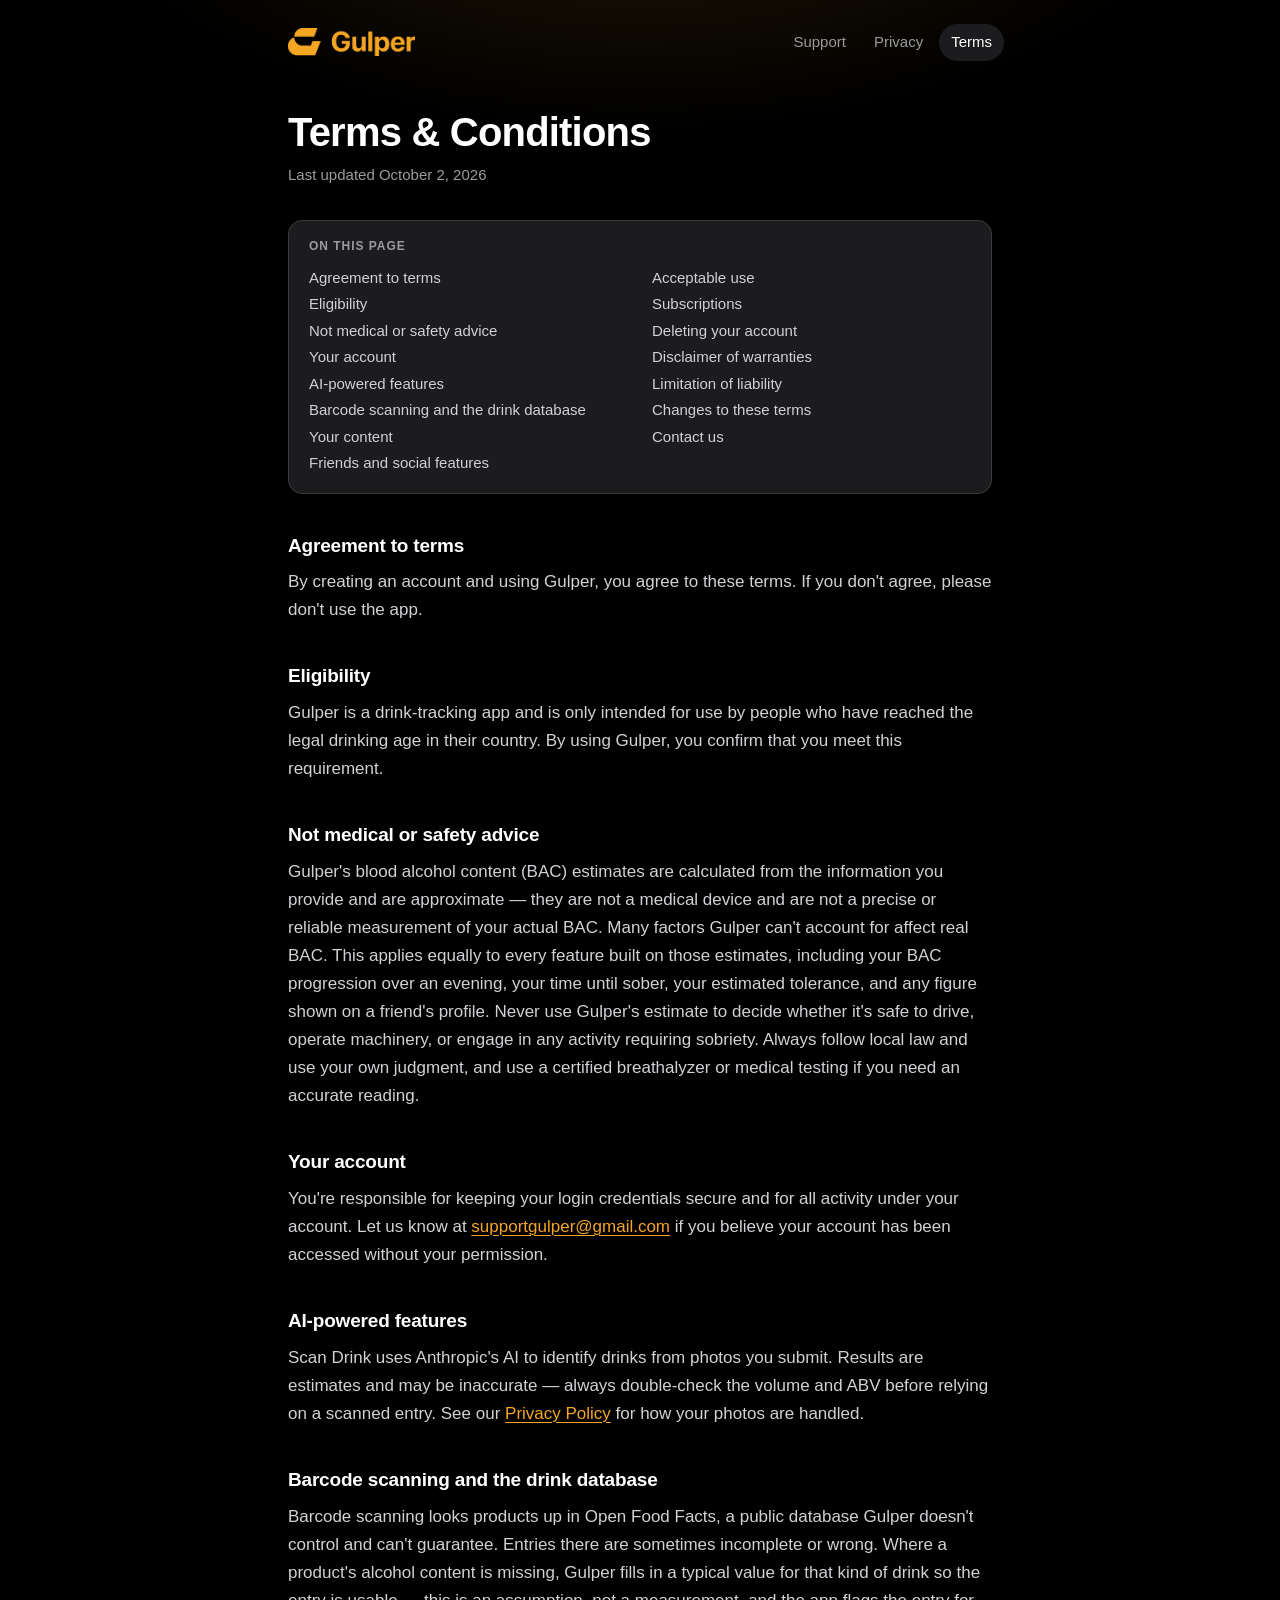
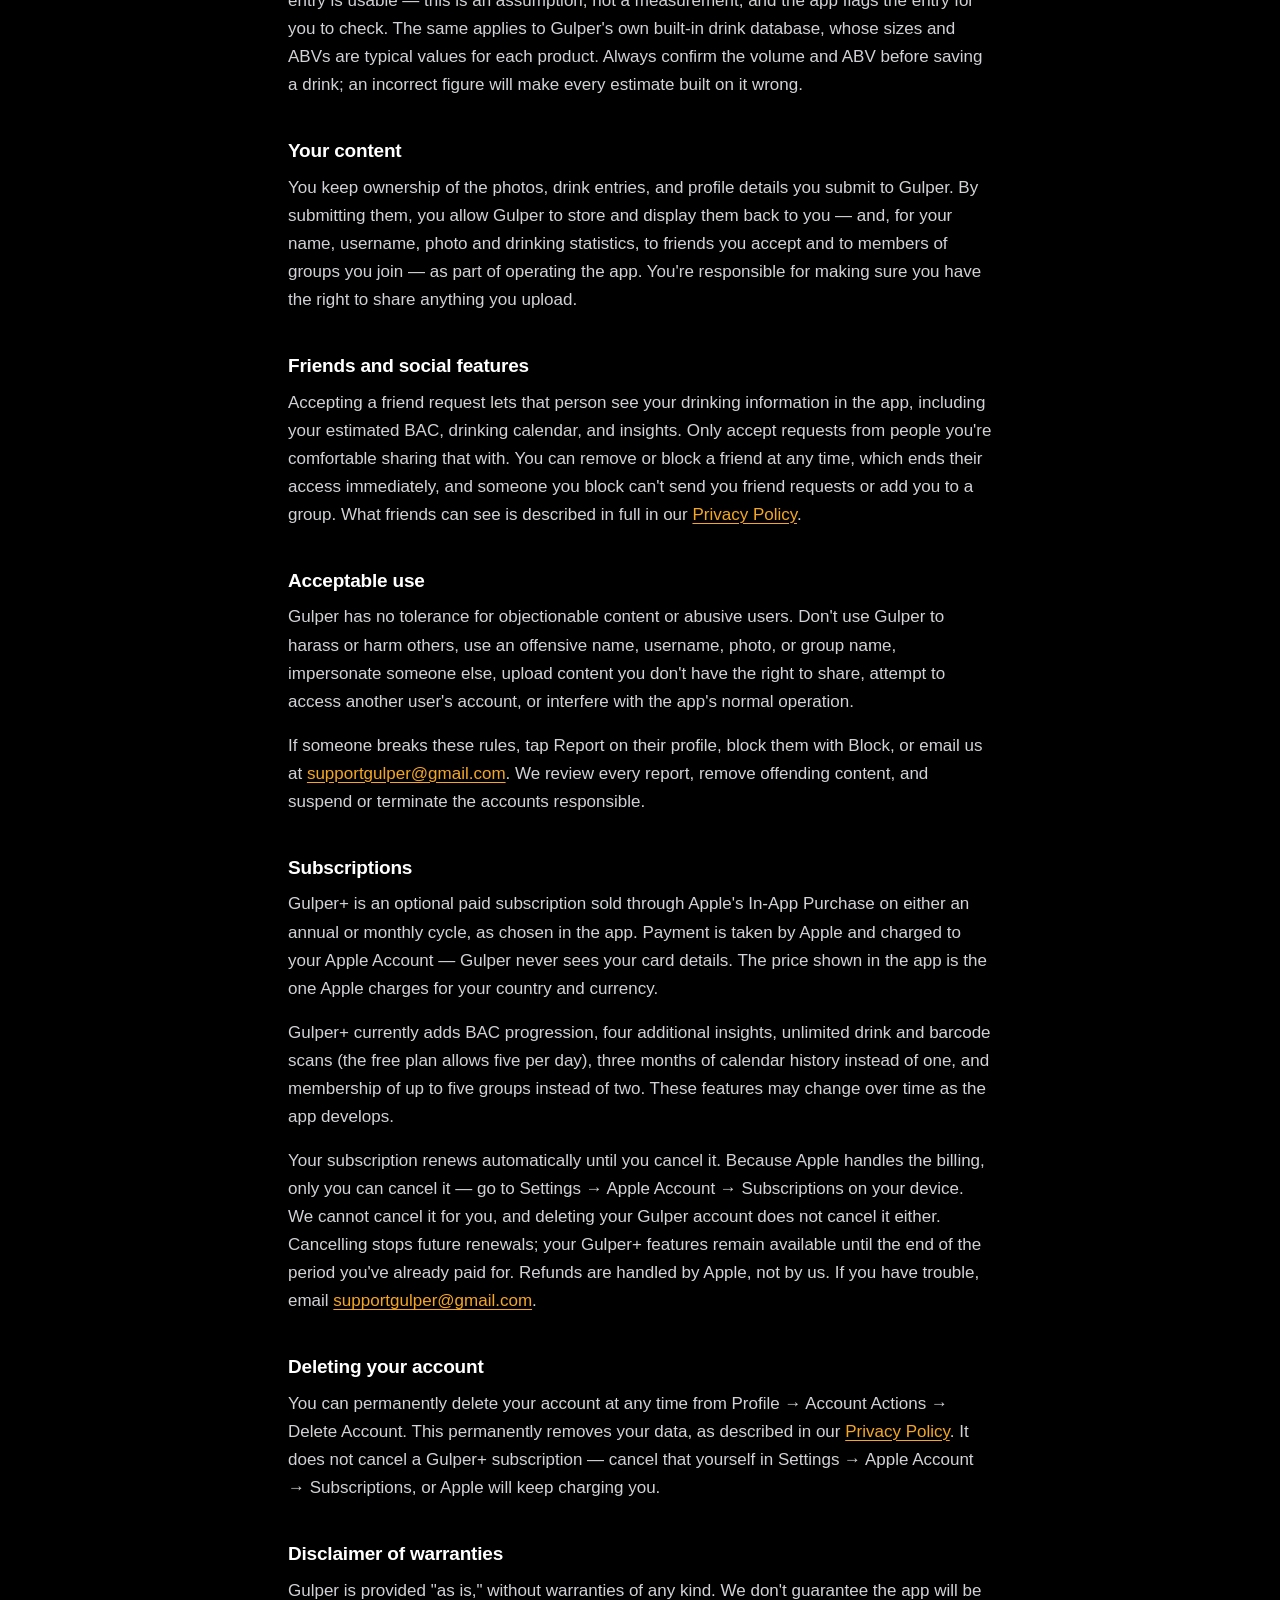
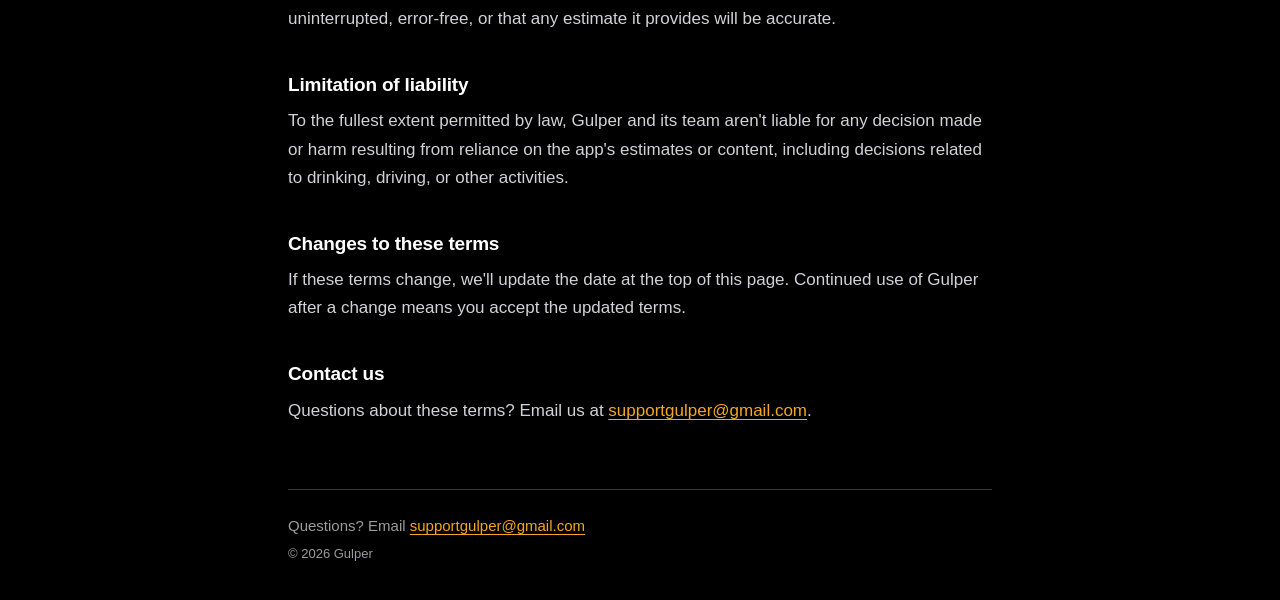
==== terms/index.html @ 96f7596d "Publish Gulper's privacy policy, terms and support pages Generated by scripts/build-site.mjs in the " ====
<!doctype html>
<html lang="en">
<head>
<meta charset="utf-8">
<meta name="viewport" content="width=device-width, initial-scale=1, viewport-fit=cover">
<title>Terms &amp; Conditions · Gulper</title>
<meta name="description" content="The terms for using Gulper and the Gulper+ subscription.">
<meta name="theme-color" content="#000000">
<meta name="color-scheme" content="dark">
<link rel="icon" type="image/png" href="../assets/favicon.png">
<link rel="apple-touch-icon" href="../assets/icon.png">
<link rel="stylesheet" href="../style.css">
</head>
<body>
<header class="site-header">
  <a class="brand" href="../"><img src="../assets/logo-lockup.png" alt="Gulper" width="127" height="28"></a>
  <nav class="site-nav" aria-label="Gulper pages"><a href="../support/">Support</a><a href="../privacy/">Privacy</a><a href="../terms/" aria-current="page">Terms</a></nav>
</header>
<main>
<h1>Terms &amp; Conditions</h1>
<p class="updated">Last updated <time datetime="2026-10-02">October 2, 2026</time></p>
<nav class="toc" aria-label="On this page">
  <p class="toc-title">On this page</p>
  <ul>
      <li><a href="#agreement-to-terms">Agreement to terms</a></li>
      <li><a href="#eligibility">Eligibility</a></li>
      <li><a href="#not-medical-or-safety-advice">Not medical or safety advice</a></li>
      <li><a href="#your-account">Your account</a></li>
      <li><a href="#ai-powered-features">AI-powered features</a></li>
      <li><a href="#barcode-scanning-and-the-drink-database">Barcode scanning and the drink database</a></li>
      <li><a href="#your-content">Your content</a></li>
      <li><a href="#friends-and-social-features">Friends and social features</a></li>
      <li><a href="#acceptable-use">Acceptable use</a></li>
      <li><a href="#subscriptions">Subscriptions</a></li>
      <li><a href="#deleting-your-account">Deleting your account</a></li>
      <li><a href="#disclaimer-of-warranties">Disclaimer of warranties</a></li>
      <li><a href="#limitation-of-liability">Limitation of liability</a></li>
      <li><a href="#changes-to-these-terms">Changes to these terms</a></li>
      <li><a href="#contact-us">Contact us</a></li>
  </ul>
</nav>
<section id="agreement-to-terms">
  <h2>Agreement to terms</h2>
  <p>By creating an account and using Gulper, you agree to these terms. If you don't agree, please don't use the app.</p>
</section>
<section id="eligibility">
  <h2>Eligibility</h2>
  <p>Gulper is a drink-tracking app and is only intended for use by people who have reached the legal drinking age in their country. By using Gulper, you confirm that you meet this requirement.</p>
</section>
<section id="not-medical-or-safety-advice">
  <h2>Not medical or safety advice</h2>
  <p>Gulper's blood alcohol content (BAC) estimates are calculated from the information you provide and are approximate — they are not a medical device and are not a precise or reliable measurement of your actual BAC. Many factors Gulper can't account for affect real BAC. This applies equally to every feature built on those estimates, including your BAC progression over an evening, your time until sober, your estimated tolerance, and any figure shown on a friend's profile. Never use Gulper's estimate to decide whether it's safe to drive, operate machinery, or engage in any activity requiring sobriety. Always follow local law and use your own judgment, and use a certified breathalyzer or medical testing if you need an accurate reading.</p>
</section>
<section id="your-account">
  <h2>Your account</h2>
  <p>You're responsible for keeping your login credentials secure and for all activity under your account. Let us know at <a href="mailto:supportgulper@gmail.com">supportgulper@gmail.com</a> if you believe your account has been accessed without your permission.</p>
</section>
<section id="ai-powered-features">
  <h2>AI-powered features</h2>
  <p>Scan Drink uses Anthropic's AI to identify drinks from photos you submit. Results are estimates and may be inaccurate — always double-check the volume and ABV before relying on a scanned entry. See our <a href="../privacy/">Privacy Policy</a> for how your photos are handled.</p>
</section>
<section id="barcode-scanning-and-the-drink-database">
  <h2>Barcode scanning and the drink database</h2>
  <p>Barcode scanning looks products up in Open Food Facts, a public database Gulper doesn't control and can't guarantee. Entries there are sometimes incomplete or wrong. Where a product's alcohol content is missing, Gulper fills in a typical value for that kind of drink so the entry is usable — this is an assumption, not a measurement, and the app flags the entry for you to check. The same applies to Gulper's own built-in drink database, whose sizes and ABVs are typical values for each product. Always confirm the volume and ABV before saving a drink; an incorrect figure will make every estimate built on it wrong.</p>
</section>
<section id="your-content">
  <h2>Your content</h2>
  <p>You keep ownership of the photos, drink entries, and profile details you submit to Gulper. By submitting them, you allow Gulper to store and display them back to you — and, for your name, username, photo and drinking statistics, to friends you accept and to members of groups you join — as part of operating the app. You're responsible for making sure you have the right to share anything you upload.</p>
</section>
<section id="friends-and-social-features">
  <h2>Friends and social features</h2>
  <p>Accepting a friend request lets that person see your drinking information in the app, including your estimated BAC, drinking calendar, and insights. Only accept requests from people you're comfortable sharing that with. You can remove or block a friend at any time, which ends their access immediately, and someone you block can't send you friend requests or add you to a group. What friends can see is described in full in our <a href="../privacy/">Privacy Policy</a>.</p>
</section>
<section id="acceptable-use">
  <h2>Acceptable use</h2>
  <p>Gulper has no tolerance for objectionable content or abusive users. Don't use Gulper to harass or harm others, use an offensive name, username, photo, or group name, impersonate someone else, upload content you don't have the right to share, attempt to access another user's account, or interfere with the app's normal operation.</p>
  <p>If someone breaks these rules, tap Report on their profile, block them with Block, or email us at <a href="mailto:supportgulper@gmail.com">supportgulper@gmail.com</a>. We review every report, remove offending content, and suspend or terminate the accounts responsible.</p>
</section>
<section id="subscriptions">
  <h2>Subscriptions</h2>
  <p>Gulper+ is an optional paid subscription sold through Apple's In-App Purchase on either an annual or monthly cycle, as chosen in the app. Payment is taken by Apple and charged to your Apple Account — Gulper never sees your card details. The price shown in the app is the one Apple charges for your country and currency.</p>
  <p>Gulper+ currently adds BAC progression, four additional insights, unlimited drink and barcode scans (the free plan allows five per day), three months of calendar history instead of one, and membership of up to five groups instead of two. These features may change over time as the app develops.</p>
  <p>Your subscription renews automatically until you cancel it. Because Apple handles the billing, only you can cancel it — go to Settings → Apple Account → Subscriptions on your device. We cannot cancel it for you, and deleting your Gulper account does not cancel it either. Cancelling stops future renewals; your Gulper+ features remain available until the end of the period you've already paid for. Refunds are handled by Apple, not by us. If you have trouble, email <a href="mailto:supportgulper@gmail.com">supportgulper@gmail.com</a>.</p>
</section>
<section id="deleting-your-account">
  <h2>Deleting your account</h2>
  <p>You can permanently delete your account at any time from Profile → Account Actions → Delete Account. This permanently removes your data, as described in our <a href="../privacy/">Privacy Policy</a>. It does not cancel a Gulper+ subscription — cancel that yourself in Settings → Apple Account → Subscriptions, or Apple will keep charging you.</p>
</section>
<section id="disclaimer-of-warranties">
  <h2>Disclaimer of warranties</h2>
  <p>Gulper is provided &quot;as is,&quot; without warranties of any kind. We don't guarantee the app will be uninterrupted, error-free, or that any estimate it provides will be accurate.</p>
</section>
<section id="limitation-of-liability">
  <h2>Limitation of liability</h2>
  <p>To the fullest extent permitted by law, Gulper and its team aren't liable for any decision made or harm resulting from reliance on the app's estimates or content, including decisions related to drinking, driving, or other activities.</p>
</section>
<section id="changes-to-these-terms">
  <h2>Changes to these terms</h2>
  <p>If these terms change, we'll update the date at the top of this page. Continued use of Gulper after a change means you accept the updated terms.</p>
</section>
<section id="contact-us">
  <h2>Contact us</h2>
  <p>Questions about these terms? Email us at <a href="mailto:supportgulper@gmail.com">supportgulper@gmail.com</a>.</p>
</section>
</main>
<footer class="site-footer">
  <p>Questions? Email <a href="mailto:supportgulper@gmail.com">supportgulper@gmail.com</a></p>
  <p class="fine">© 2026 Gulper</p>
</footer>
</body>
</html>
---- style.css ----
/* Gulper's palette, from src/theme/colors.ts. Dark only, like the app. */
:root {
  color-scheme: dark;
  --bg: #000000;
  --surface: #1c1c1e;
  --border: #3a3a3c;
  --text: #ffffff;
  --body: #d1d1d6;
  --muted: #9b9b9e;
  --accent: #f5a623;
  --accent-pressed: #db9012;
  --on-accent: #000000;
  --glow: rgba(245, 166, 35, 0.16);
  --radius: 14px;
  --sans: -apple-system, BlinkMacSystemFont, "SF Pro Text", "Segoe UI", Roboto, "Helvetica Neue", Arial, sans-serif;
}

*, *::before, *::after { box-sizing: border-box; }

html { -webkit-text-size-adjust: 100%; scroll-padding-top: 1.5rem; }

body {
  margin: 0;
  padding-inline: max(20px, env(safe-area-inset-left)) max(20px, env(safe-area-inset-right));
  background: radial-gradient(52rem 26rem at 50% -10rem, var(--glow), transparent 70%) no-repeat, var(--bg);
  color: var(--body);
  font-family: var(--sans);
  font-size: 1.0625rem;
  line-height: 1.65;
}

.site-header, main, .site-footer { max-width: 44rem; margin-inline: auto; }

.site-header {
  display: flex;
  flex-wrap: wrap;
  align-items: center;
  justify-content: space-between;
  gap: 0.75rem 1.5rem;
  padding-block: max(1.5rem, env(safe-area-inset-top)) 1rem;
}
.brand { display: inline-flex; border-radius: 6px; }
.brand img { display: block; height: 28px; width: auto; }
/* Pulled out by the links' own padding, so their text lines up with the
   logo when the menu wraps under it, and with the right edge when it doesn't. */
.site-nav { display: flex; gap: 0.25rem; margin-inline: -0.75rem; }
.site-nav a {
  color: var(--muted);
  font-size: 0.9375rem;
  font-weight: 500;
  text-decoration: none;
  padding: 0.375rem 0.75rem;
  border-radius: 999px;
}
.site-nav a:hover { color: var(--text); }
.site-nav a[aria-current="page"] { color: var(--text); background: var(--surface); }

main { padding-block: 2rem 3rem; }

h1, h2 { color: var(--text); text-wrap: balance; }
h1 { font-size: clamp(2rem, 7vw, 2.5rem); line-height: 1.15; letter-spacing: -0.02em; font-weight: 700; margin: 0 0 0.5rem; }
h2 { font-size: 1.1875rem; line-height: 1.3; letter-spacing: -0.01em; font-weight: 650; margin: 2.5rem 0 0.625rem; }
p { margin: 0 0 1rem; }
strong { color: var(--text); font-weight: 600; }
a { color: var(--accent); text-decoration-thickness: 1px; text-underline-offset: 0.18em; }
a:hover { text-decoration-thickness: 2px; }
:focus-visible { outline: 2px solid var(--accent); outline-offset: 3px; border-radius: 6px; }

.updated, .intro { color: var(--muted); font-size: 0.9375rem; margin-bottom: 2rem; }
.intro { font-size: 1.0625rem; margin-bottom: 0; }

.toc {
  background: var(--surface);
  border: 1px solid var(--border);
  border-radius: var(--radius);
  padding: 1rem 1.25rem;
}
.toc-title {
  color: var(--muted);
  font-size: 0.75rem;
  font-weight: 600;
  letter-spacing: 0.08em;
  text-transform: uppercase;
  margin: 0 0 0.5rem;
}
.toc ul { list-style: none; margin: 0; padding: 0; columns: 2 14rem; column-gap: 1.5rem; }
.toc li { break-inside: avoid; padding-block: 0.15rem; font-size: 0.9375rem; line-height: 1.45; }
.toc a { color: var(--body); text-decoration: none; }
.toc a:hover { color: var(--accent); }

.contact {
  display: flex;
  flex-wrap: wrap;
  align-items: center;
  justify-content: space-between;
  gap: 1rem;
  background: var(--surface);
  border: 1px solid var(--border);
  border-radius: var(--radius);
  padding: 1.25rem;
  margin-block: 1.5rem 0.5rem;
}
.contact p { margin: 0; overflow-wrap: anywhere; }
.contact-hint { color: var(--muted); font-size: 0.9375rem; }
.button {
  display: inline-block;
  background: var(--accent);
  color: var(--on-accent);
  font-weight: 600;
  text-decoration: none;
  padding: 0.75rem 1.5rem;
  border-radius: 999px;
}
.button:hover { background: var(--accent-pressed); }

.home { padding-top: 1.5rem; }
.app-icon {
  display: block;
  width: 88px;
  height: 88px;
  border-radius: 20px;
  margin-bottom: 1.25rem;
  box-shadow: 0 0 0 1px var(--border), 0 16px 48px -16px rgba(245, 166, 35, 0.5);
}
.lede { font-size: 1.1875rem; max-width: 32rem; margin-bottom: 2rem; }
.cards { list-style: none; margin: 0; padding: 0; display: grid; gap: 0.75rem; }
.cards a {
  display: flex;
  align-items: center;
  justify-content: space-between;
  gap: 1rem;
  background: var(--surface);
  border: 1px solid var(--border);
  border-radius: var(--radius);
  padding: 1rem 1.25rem;
  text-decoration: none;
}
.cards a:hover { border-color: var(--accent); }
.card-title { display: block; color: var(--text); font-weight: 600; }
.card-text { display: block; color: var(--muted); font-size: 0.9375rem; }
.chevron { color: var(--muted); font-size: 1.5rem; line-height: 1; }

.site-footer {
  border-top: 1px solid var(--border);
  color: var(--muted);
  font-size: 0.9375rem;
  padding-block: 1.5rem max(2rem, env(safe-area-inset-bottom));
}
.site-footer p { margin: 0 0 0.25rem; }
.fine { font-size: 0.8125rem; }

@media print {
  body { background: #fff; color: #000; }
  .site-nav, .toc, .button { display: none; }
  h1, h2, strong { color: #000; }
  a { color: #000; }
}
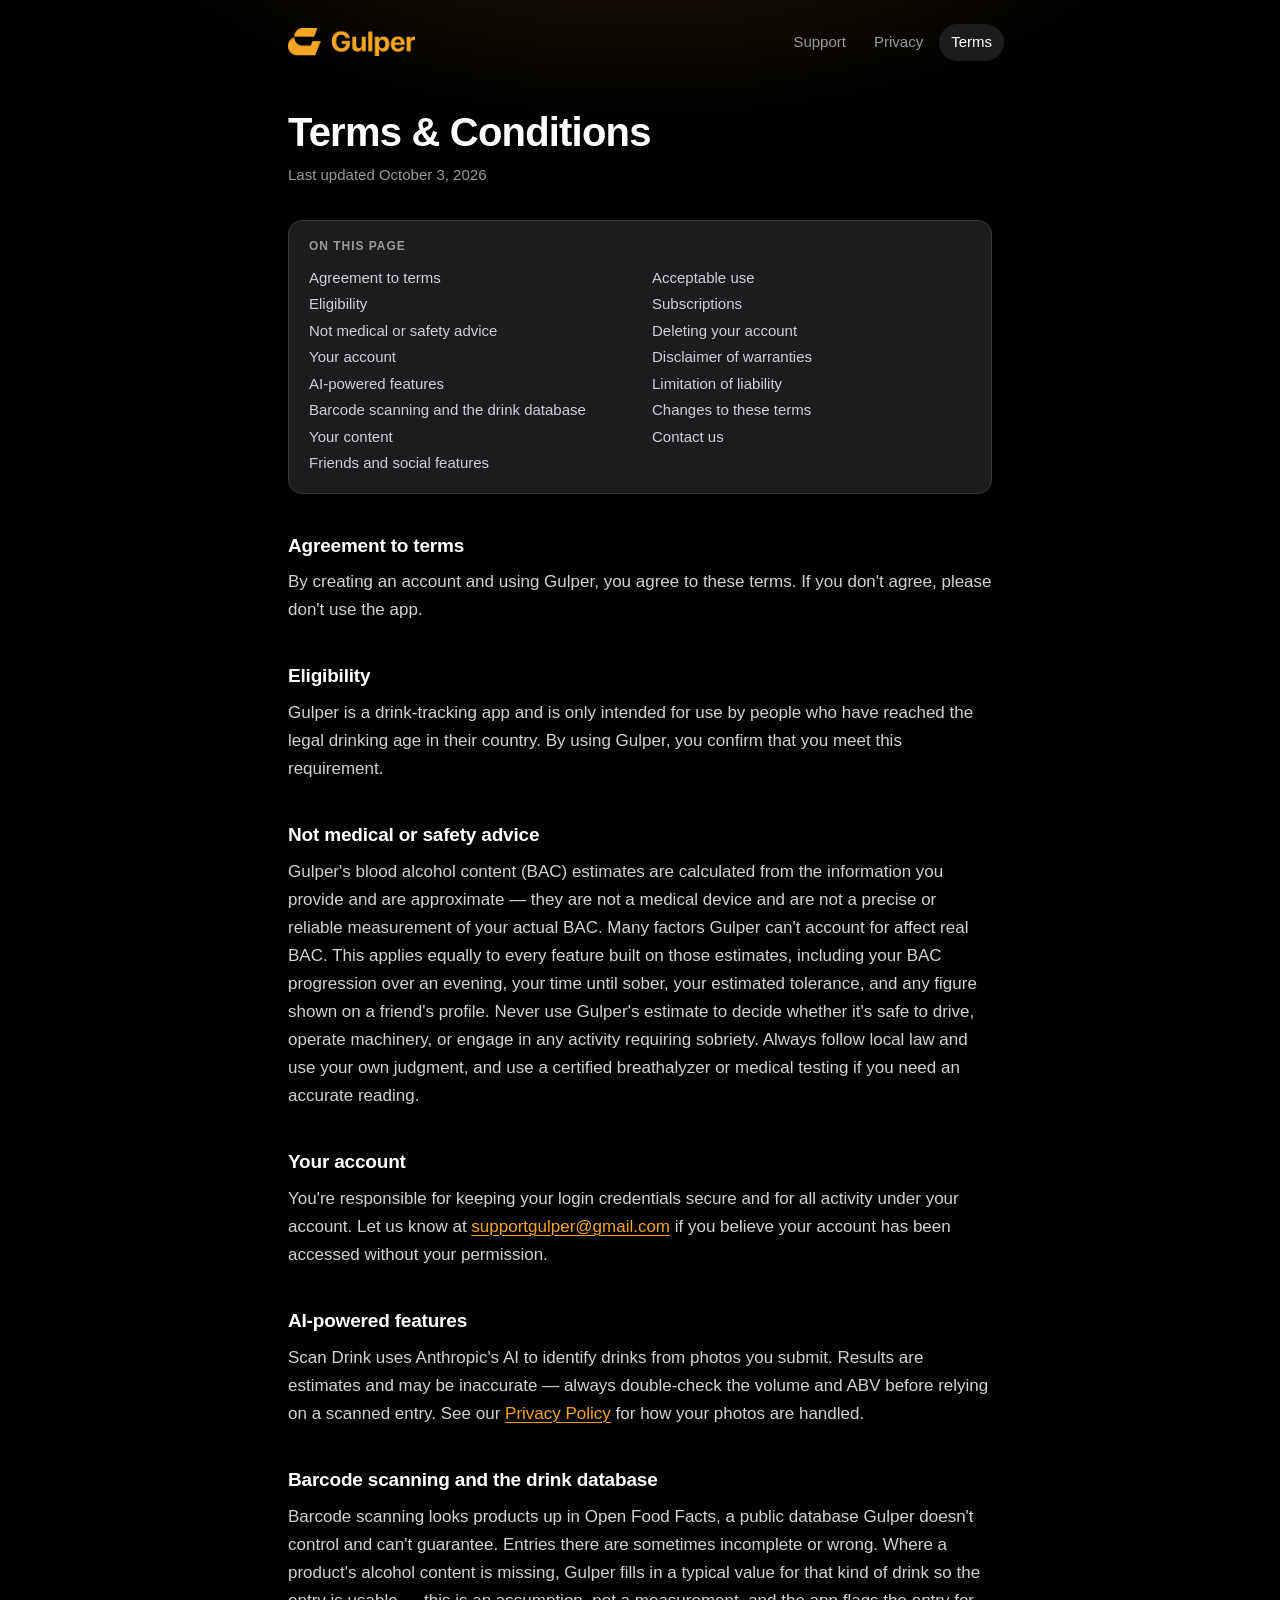
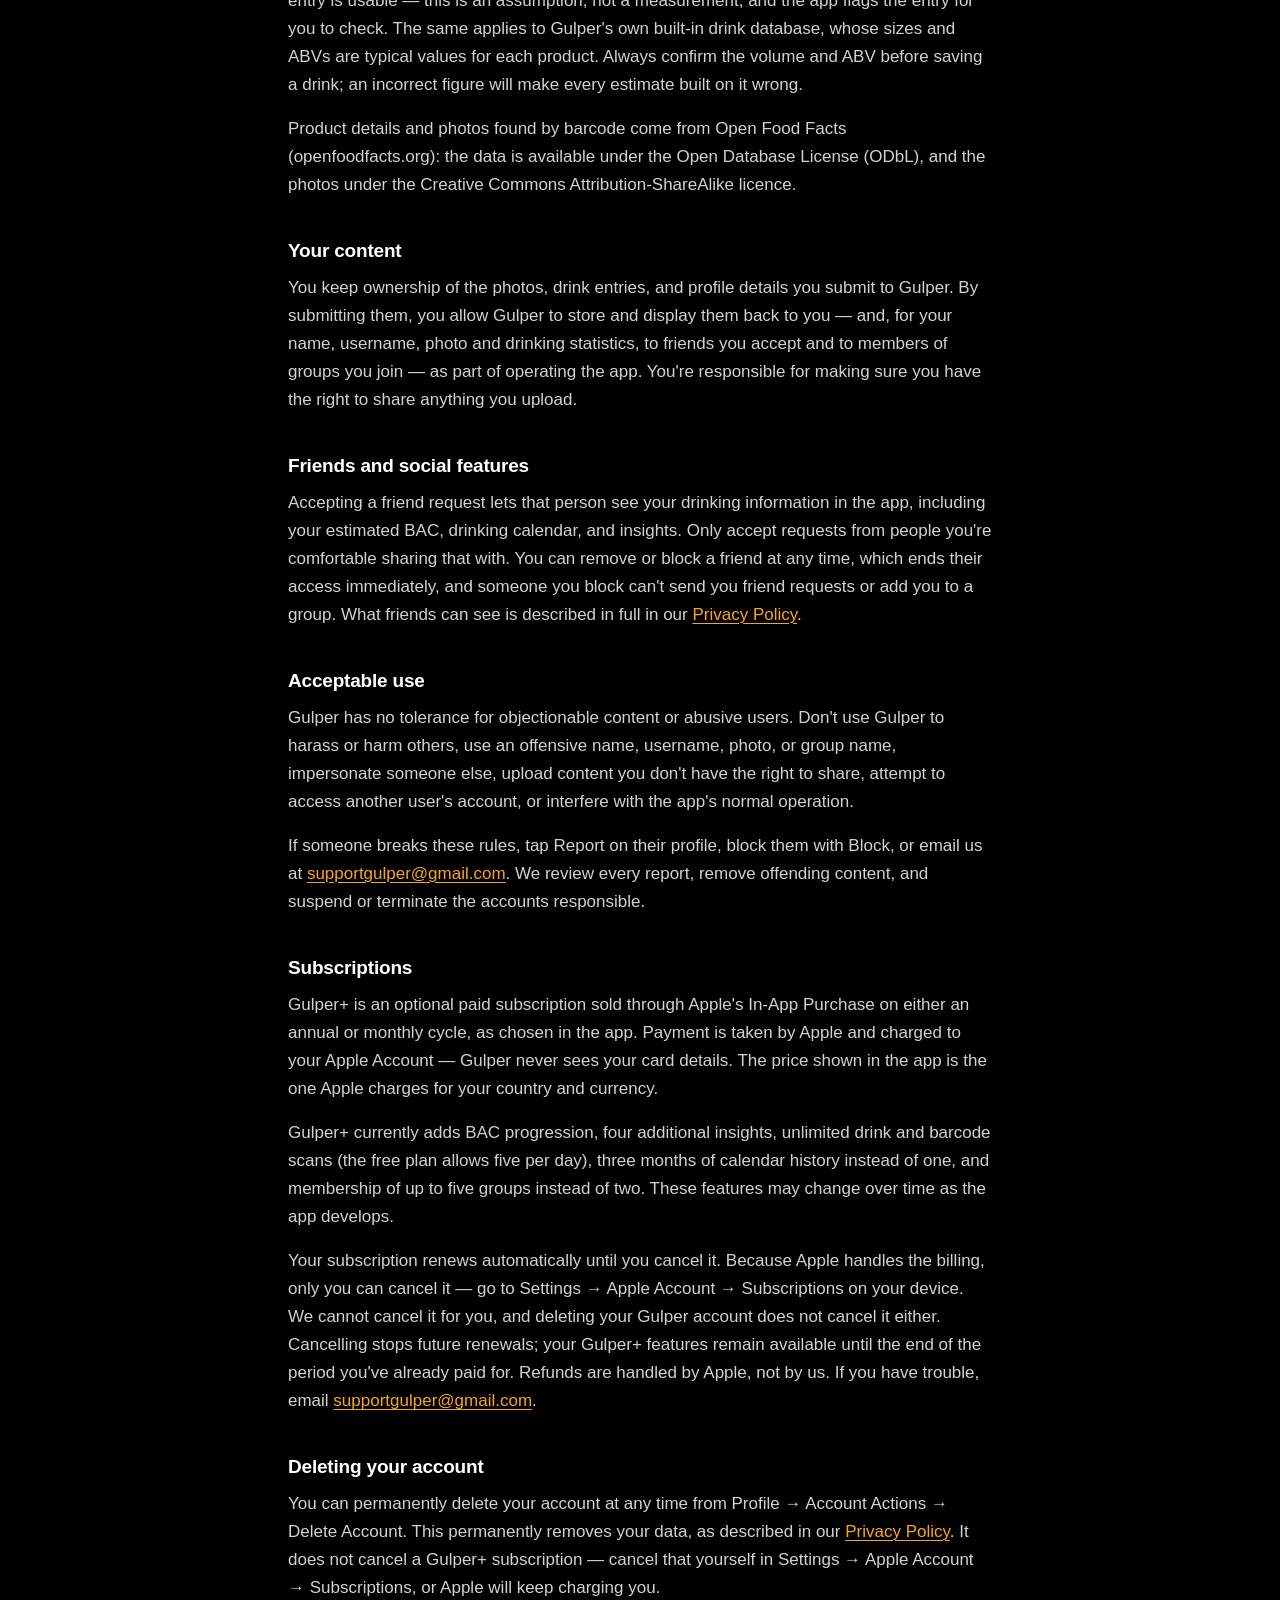
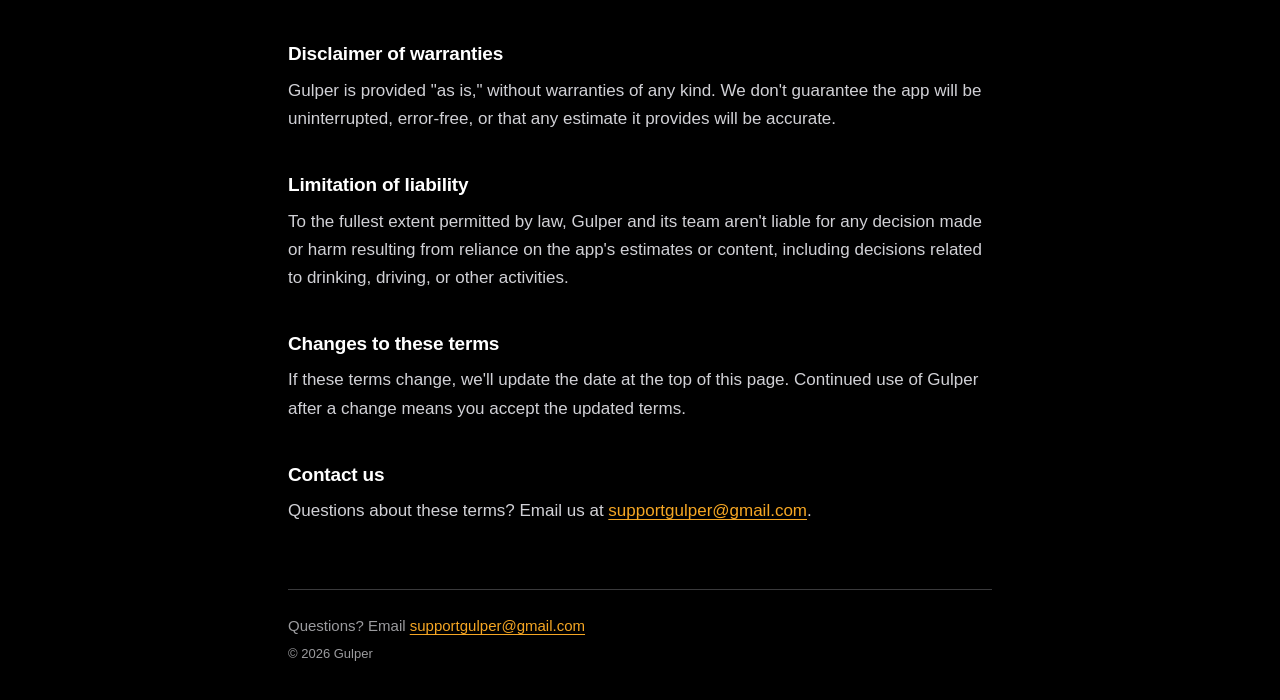
==== commit d41f1ad7: "Credit Open Food Facts in the terms Barcode scans show Open Food Facts product data (ODbL) and photo" ====
--- a/terms/index.html
+++ b/terms/index.html
@@ -18,7 +18,7 @@
 </header>
 <main>
 <h1>Terms &amp; Conditions</h1>
-<p class="updated">Last updated <time datetime="2026-10-02">October 2, 2026</time></p>
+<p class="updated">Last updated <time datetime="2026-10-03">October 3, 2026</time></p>
 <nav class="toc" aria-label="On this page">
   <p class="toc-title">On this page</p>
   <ul>
@@ -62,6 +62,7 @@
 <section id="barcode-scanning-and-the-drink-database">
   <h2>Barcode scanning and the drink database</h2>
   <p>Barcode scanning looks products up in Open Food Facts, a public database Gulper doesn't control and can't guarantee. Entries there are sometimes incomplete or wrong. Where a product's alcohol content is missing, Gulper fills in a typical value for that kind of drink so the entry is usable — this is an assumption, not a measurement, and the app flags the entry for you to check. The same applies to Gulper's own built-in drink database, whose sizes and ABVs are typical values for each product. Always confirm the volume and ABV before saving a drink; an incorrect figure will make every estimate built on it wrong.</p>
+  <p>Product details and photos found by barcode come from Open Food Facts (openfoodfacts.org): the data is available under the Open Database License (ODbL), and the photos under the Creative Commons Attribution-ShareAlike licence.</p>
 </section>
 <section id="your-content">
   <h2>Your content</h2>
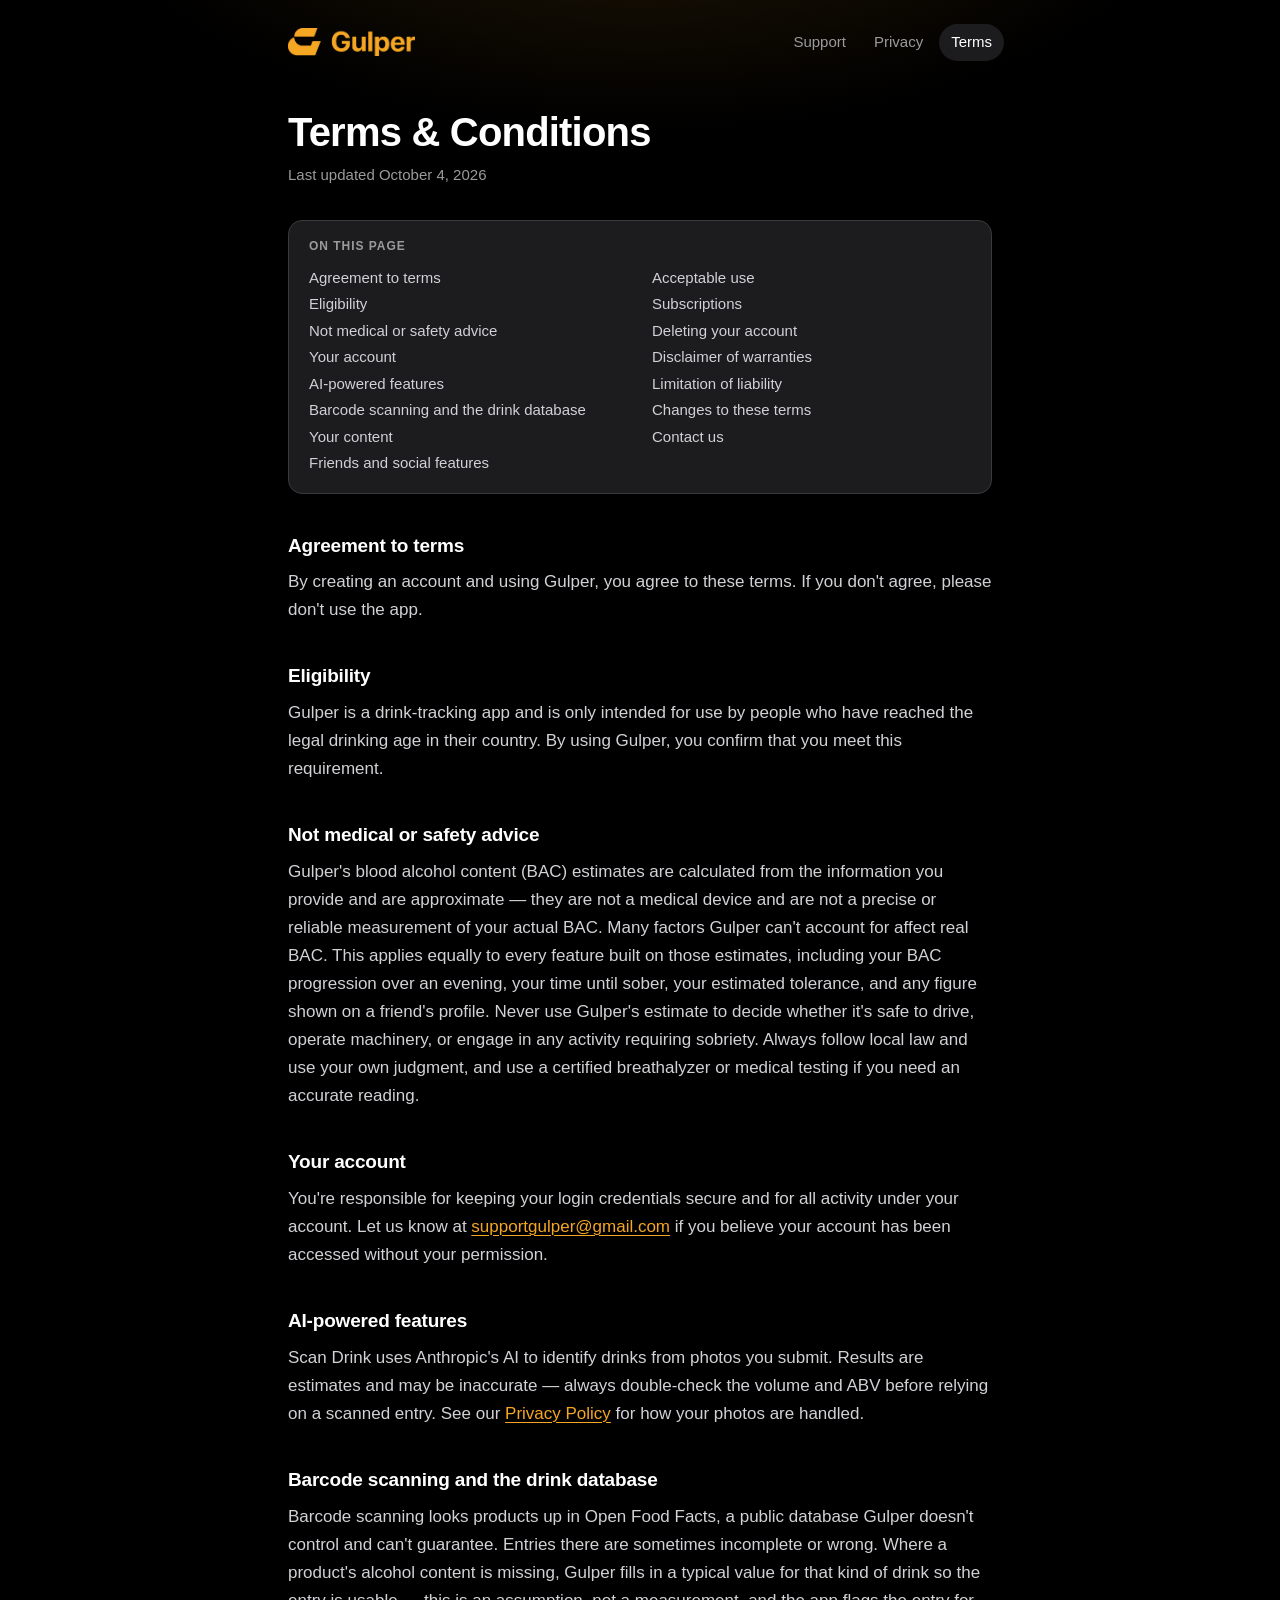
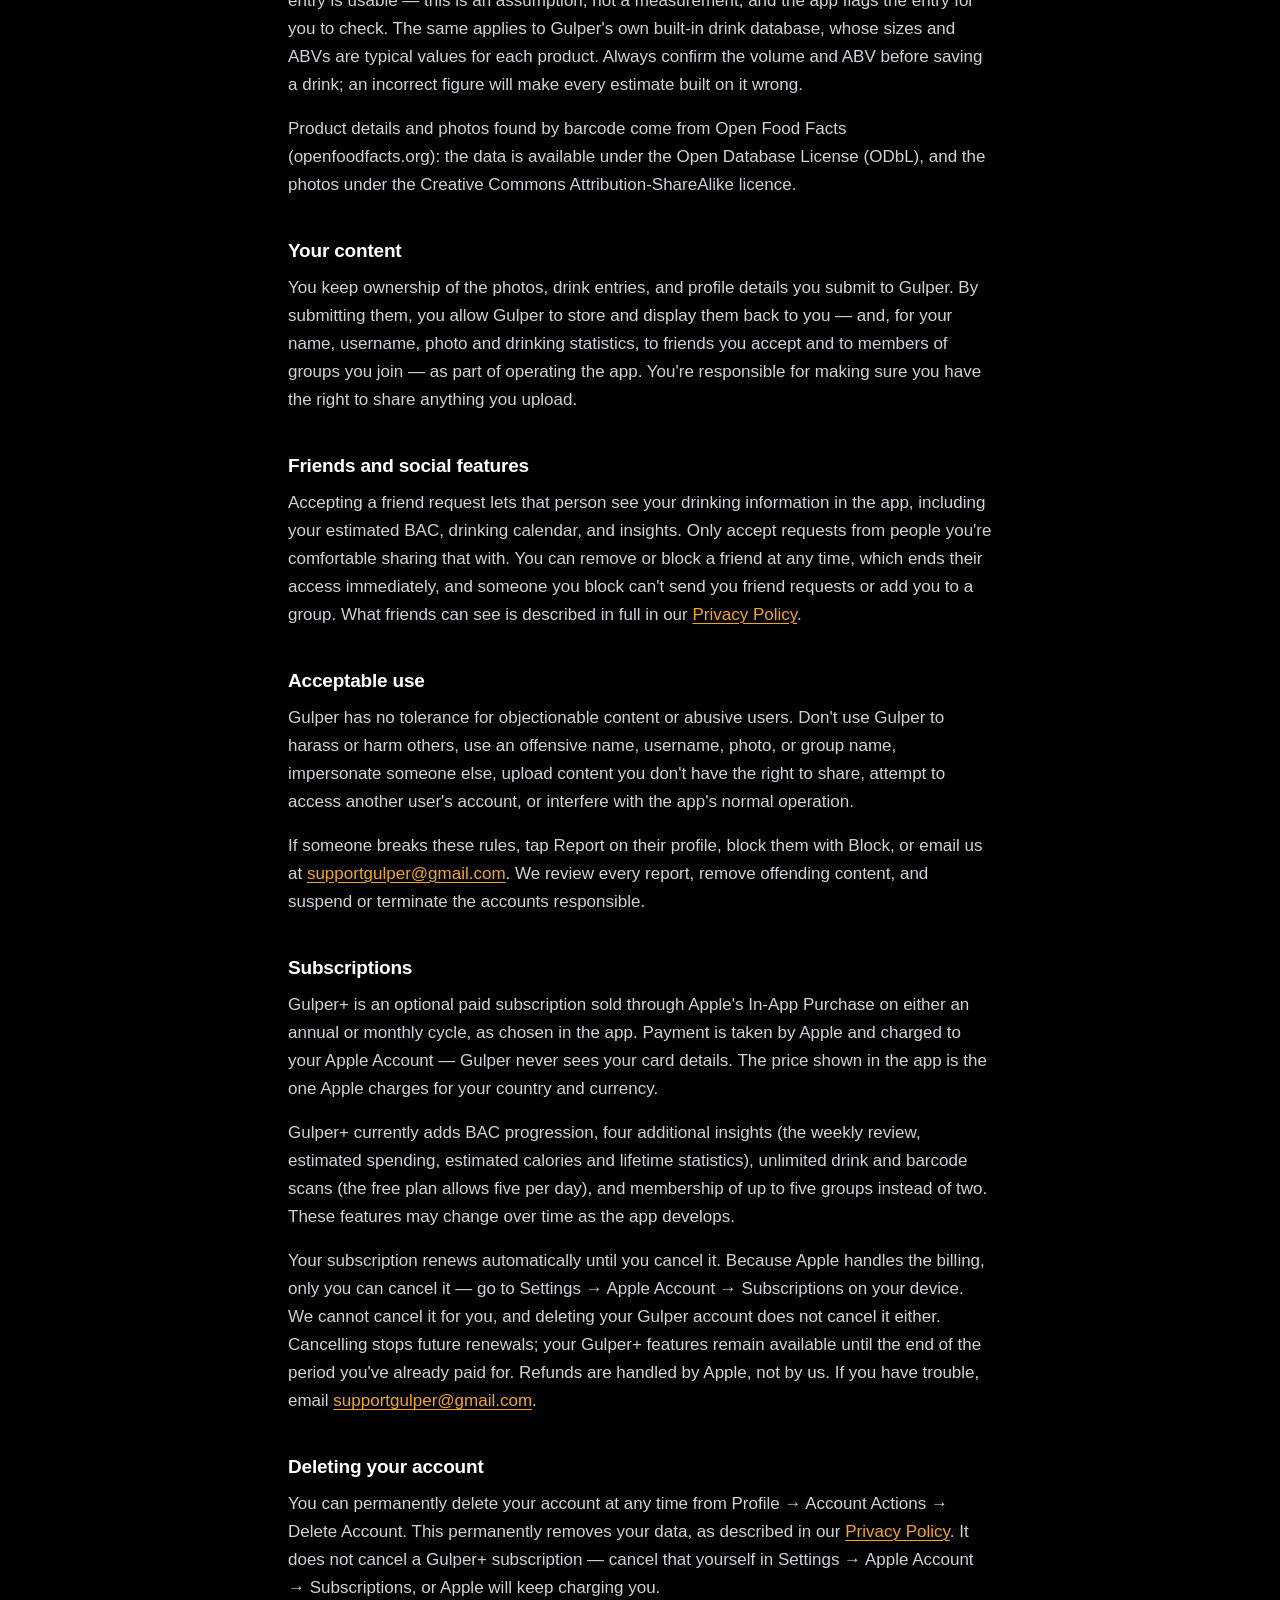
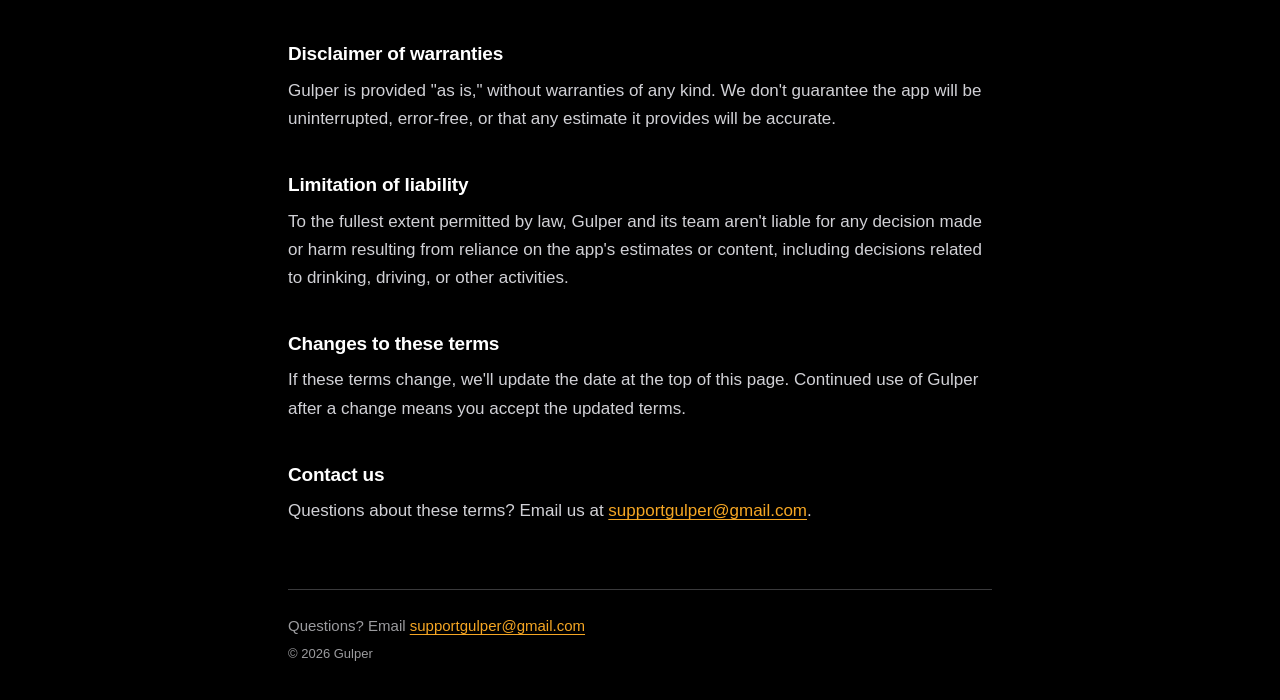
==== commit 6cdedf64: "Gulper+ no longer includes calendar history; name its four insights" ====
--- a/terms/index.html
+++ b/terms/index.html
@@ -18,7 +18,7 @@
 </header>
 <main>
 <h1>Terms &amp; Conditions</h1>
-<p class="updated">Last updated <time datetime="2026-10-03">October 3, 2026</time></p>
+<p class="updated">Last updated <time datetime="2026-10-04">October 4, 2026</time></p>
 <nav class="toc" aria-label="On this page">
   <p class="toc-title">On this page</p>
   <ul>
@@ -80,7 +80,7 @@
 <section id="subscriptions">
   <h2>Subscriptions</h2>
   <p>Gulper+ is an optional paid subscription sold through Apple's In-App Purchase on either an annual or monthly cycle, as chosen in the app. Payment is taken by Apple and charged to your Apple Account — Gulper never sees your card details. The price shown in the app is the one Apple charges for your country and currency.</p>
-  <p>Gulper+ currently adds BAC progression, four additional insights, unlimited drink and barcode scans (the free plan allows five per day), three months of calendar history instead of one, and membership of up to five groups instead of two. These features may change over time as the app develops.</p>
+  <p>Gulper+ currently adds BAC progression, four additional insights (the weekly review, estimated spending, estimated calories and lifetime statistics), unlimited drink and barcode scans (the free plan allows five per day), and membership of up to five groups instead of two. These features may change over time as the app develops.</p>
   <p>Your subscription renews automatically until you cancel it. Because Apple handles the billing, only you can cancel it — go to Settings → Apple Account → Subscriptions on your device. We cannot cancel it for you, and deleting your Gulper account does not cancel it either. Cancelling stops future renewals; your Gulper+ features remain available until the end of the period you've already paid for. Refunds are handled by Apple, not by us. If you have trouble, email <a href="mailto:supportgulper@gmail.com">supportgulper@gmail.com</a>.</p>
 </section>
 <section id="deleting-your-account">
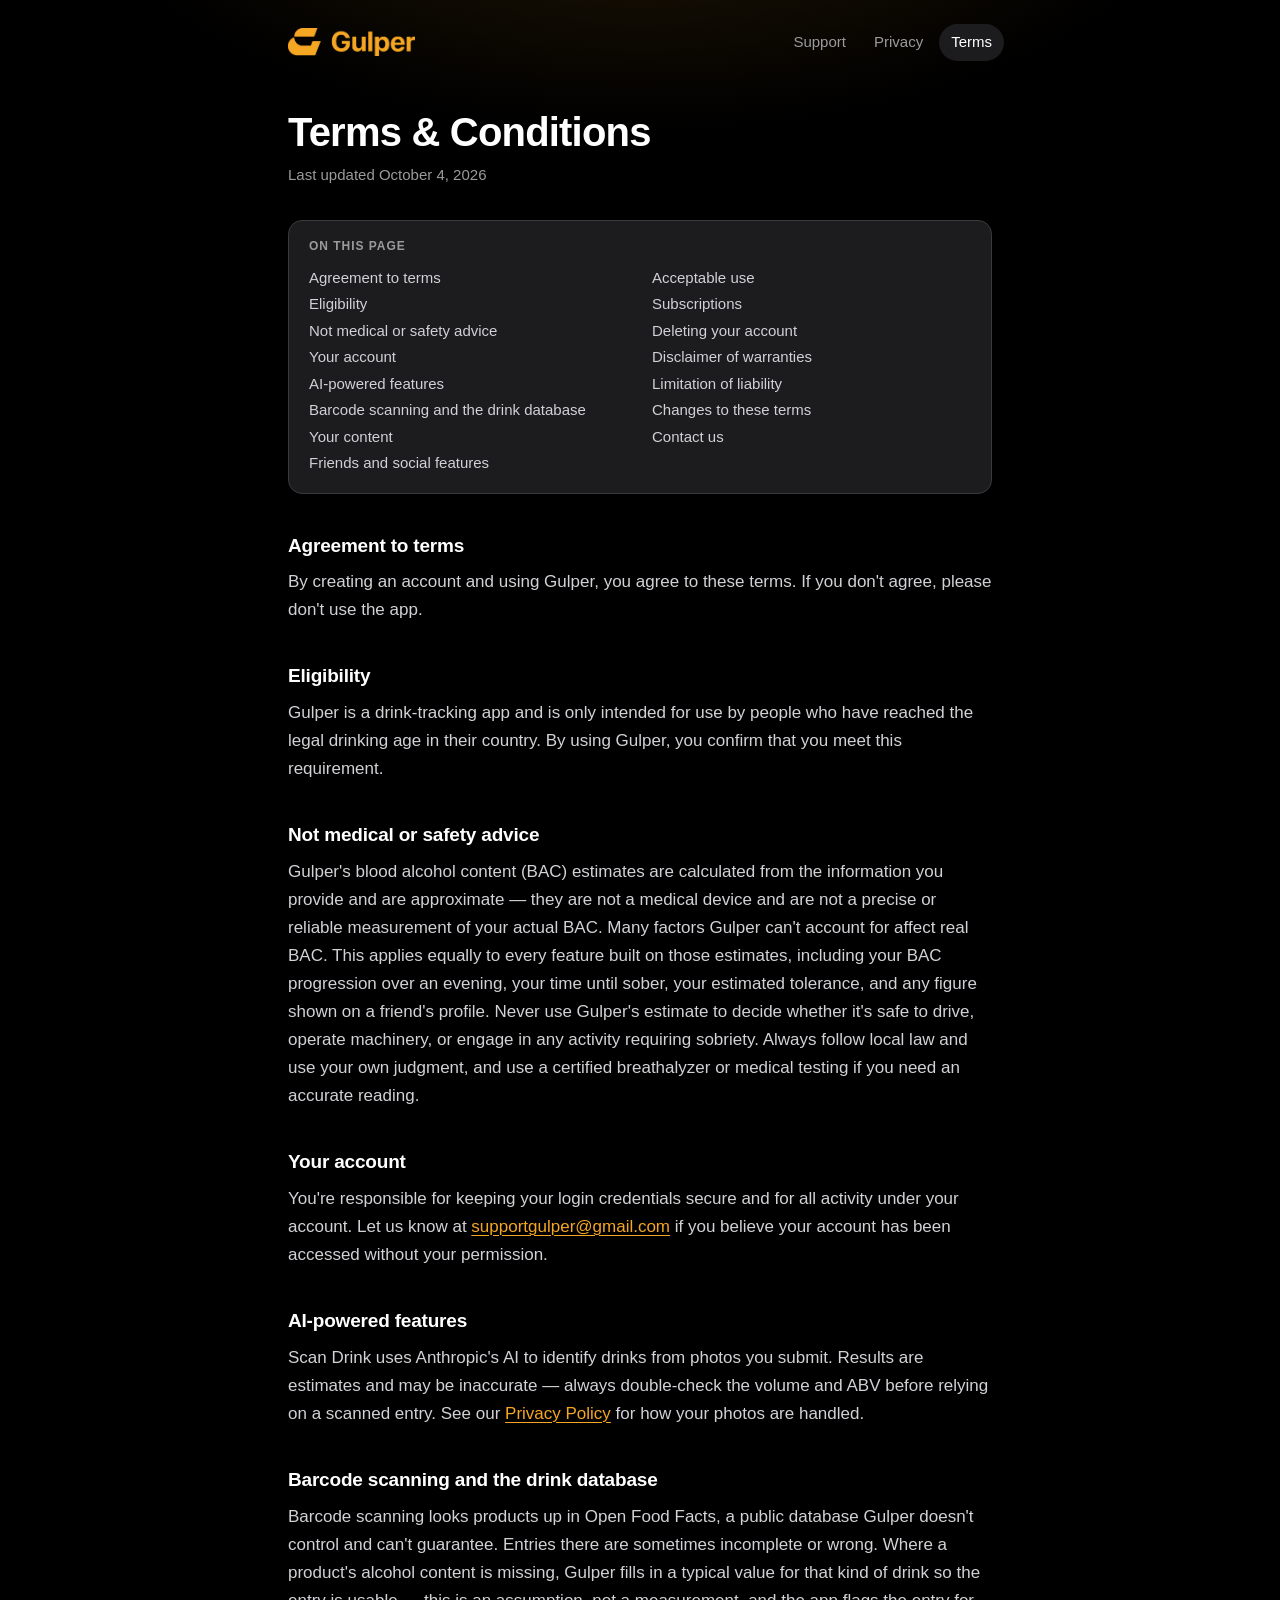
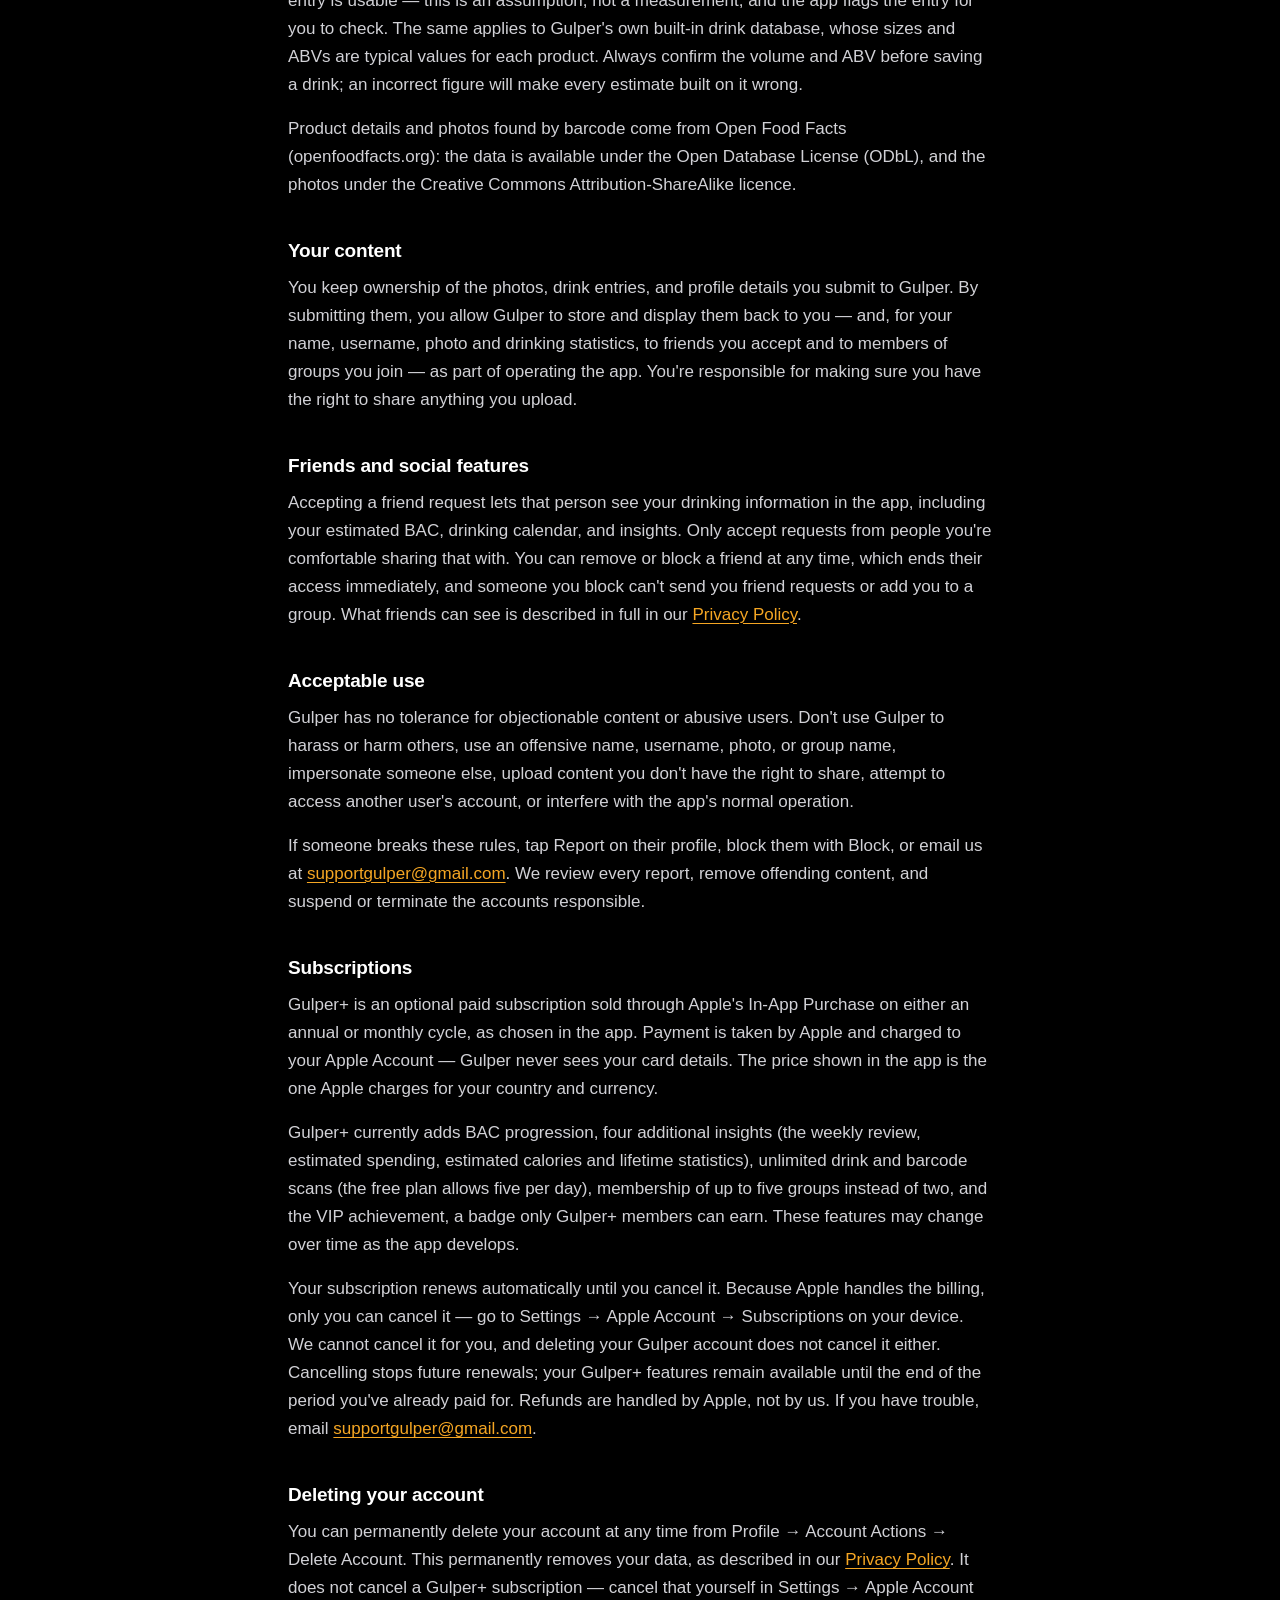
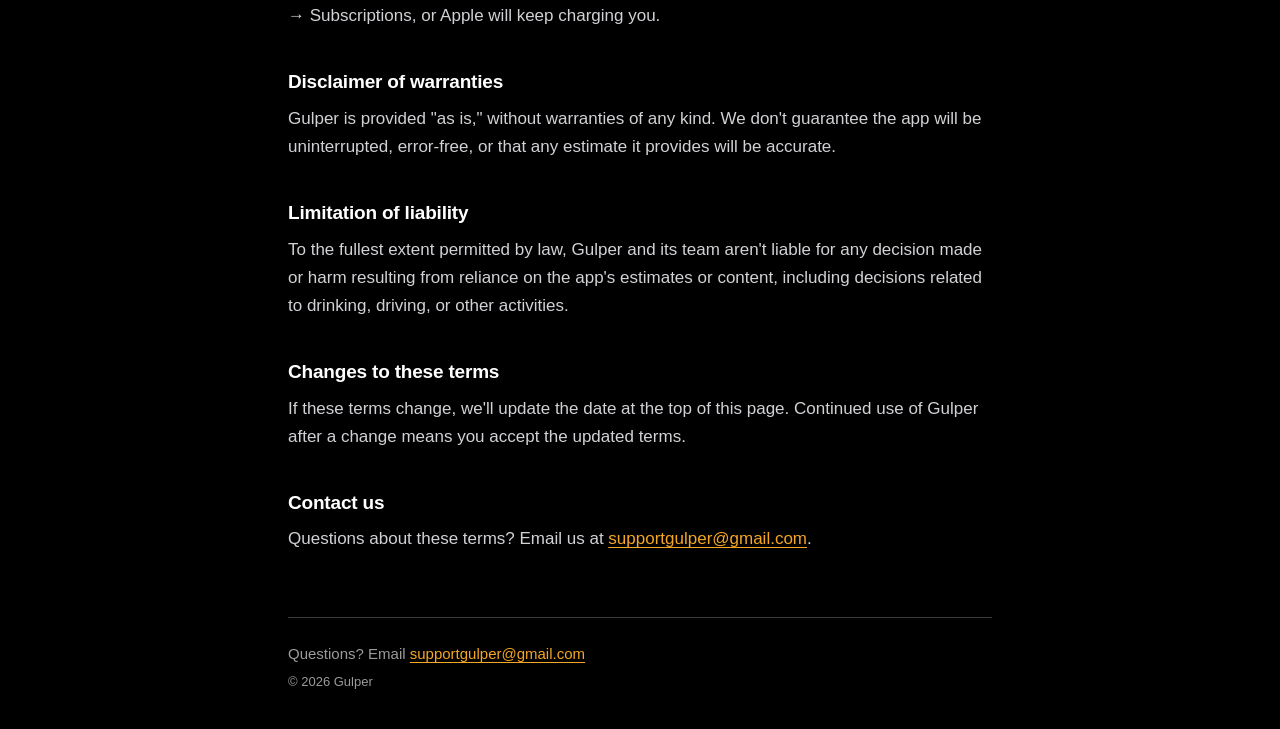
==== commit dda670ee: "Gulper+ includes the VIP achievement" ====
--- a/terms/index.html
+++ b/terms/index.html
@@ -80,7 +80,7 @@
 <section id="subscriptions">
   <h2>Subscriptions</h2>
   <p>Gulper+ is an optional paid subscription sold through Apple's In-App Purchase on either an annual or monthly cycle, as chosen in the app. Payment is taken by Apple and charged to your Apple Account — Gulper never sees your card details. The price shown in the app is the one Apple charges for your country and currency.</p>
-  <p>Gulper+ currently adds BAC progression, four additional insights (the weekly review, estimated spending, estimated calories and lifetime statistics), unlimited drink and barcode scans (the free plan allows five per day), and membership of up to five groups instead of two. These features may change over time as the app develops.</p>
+  <p>Gulper+ currently adds BAC progression, four additional insights (the weekly review, estimated spending, estimated calories and lifetime statistics), unlimited drink and barcode scans (the free plan allows five per day), membership of up to five groups instead of two, and the VIP achievement, a badge only Gulper+ members can earn. These features may change over time as the app develops.</p>
   <p>Your subscription renews automatically until you cancel it. Because Apple handles the billing, only you can cancel it — go to Settings → Apple Account → Subscriptions on your device. We cannot cancel it for you, and deleting your Gulper account does not cancel it either. Cancelling stops future renewals; your Gulper+ features remain available until the end of the period you've already paid for. Refunds are handled by Apple, not by us. If you have trouble, email <a href="mailto:supportgulper@gmail.com">supportgulper@gmail.com</a>.</p>
 </section>
 <section id="deleting-your-account">
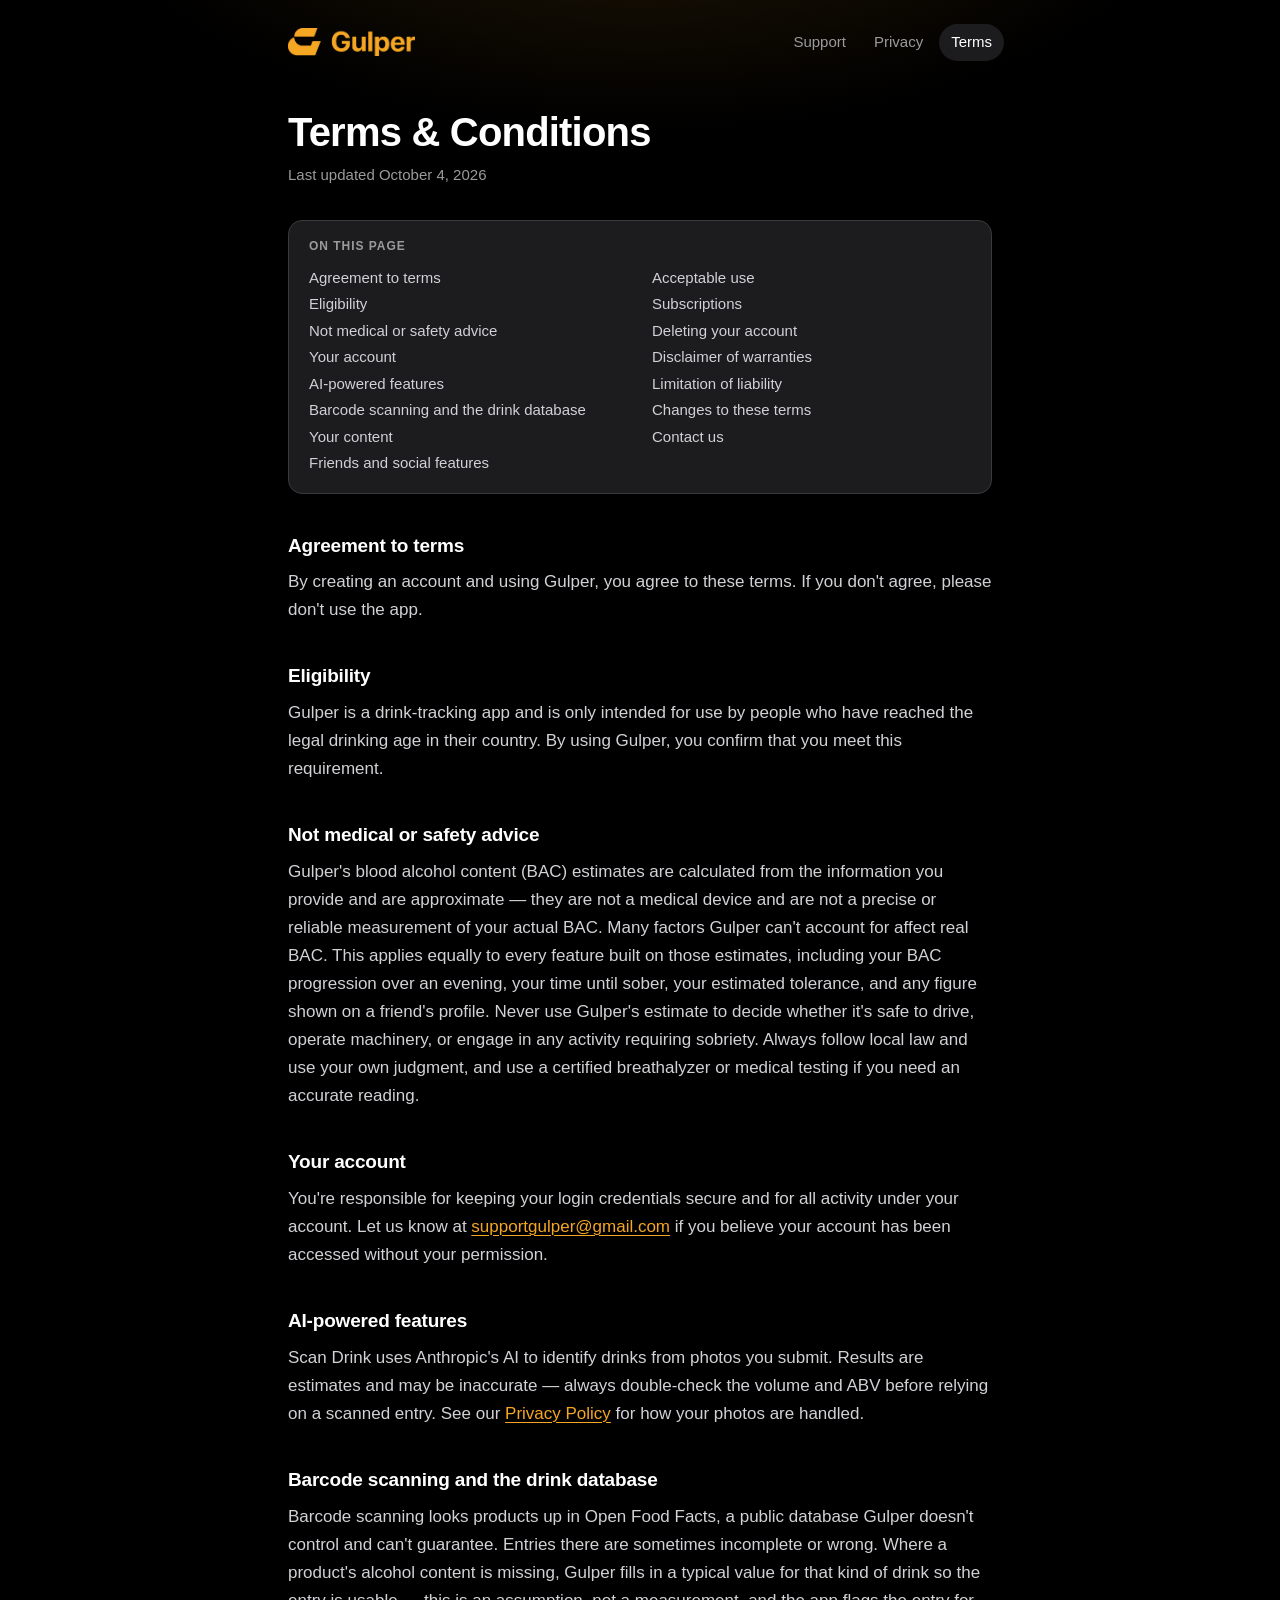
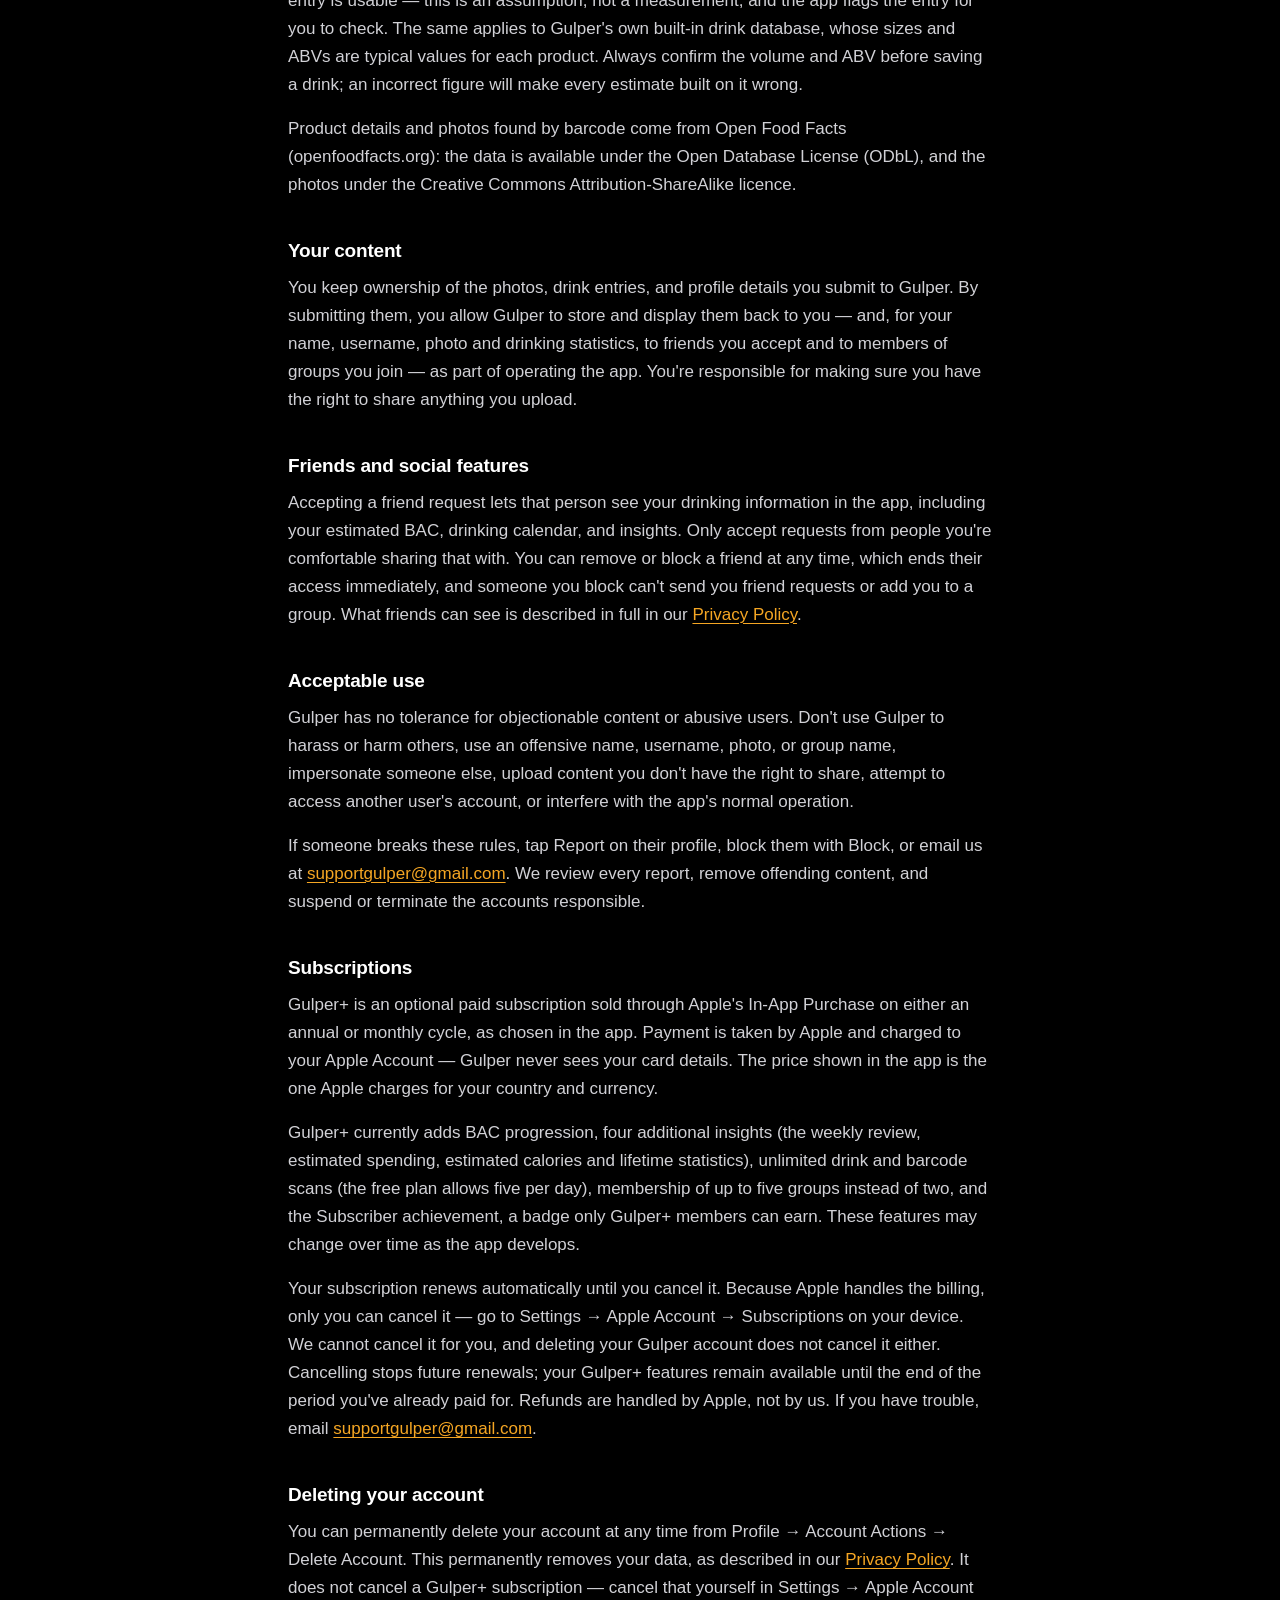
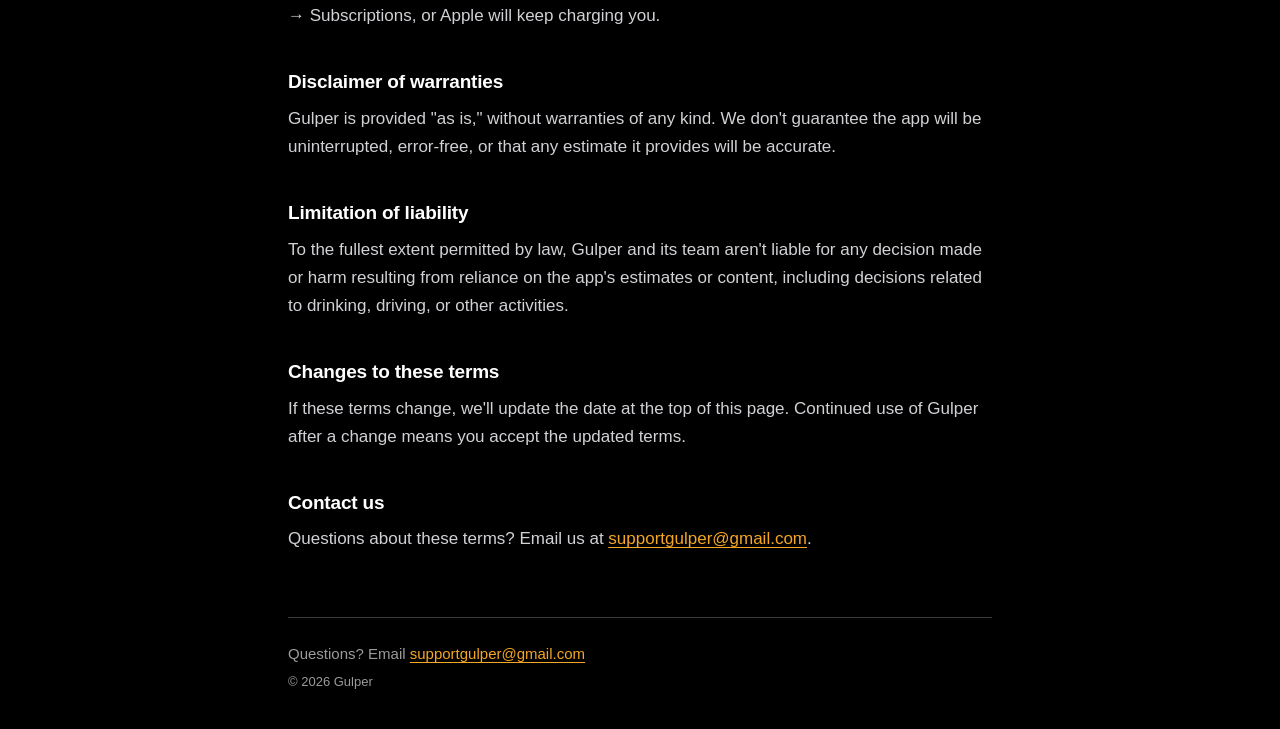
==== commit 3aa0827b: "Name the Subscriber achievement, and say when a drink was logged is kept Co-Authored-By: Claude Opus" ====
--- a/terms/index.html
+++ b/terms/index.html
@@ -80,7 +80,7 @@
 <section id="subscriptions">
   <h2>Subscriptions</h2>
   <p>Gulper+ is an optional paid subscription sold through Apple's In-App Purchase on either an annual or monthly cycle, as chosen in the app. Payment is taken by Apple and charged to your Apple Account — Gulper never sees your card details. The price shown in the app is the one Apple charges for your country and currency.</p>
-  <p>Gulper+ currently adds BAC progression, four additional insights (the weekly review, estimated spending, estimated calories and lifetime statistics), unlimited drink and barcode scans (the free plan allows five per day), membership of up to five groups instead of two, and the VIP achievement, a badge only Gulper+ members can earn. These features may change over time as the app develops.</p>
+  <p>Gulper+ currently adds BAC progression, four additional insights (the weekly review, estimated spending, estimated calories and lifetime statistics), unlimited drink and barcode scans (the free plan allows five per day), membership of up to five groups instead of two, and the Subscriber achievement, a badge only Gulper+ members can earn. These features may change over time as the app develops.</p>
   <p>Your subscription renews automatically until you cancel it. Because Apple handles the billing, only you can cancel it — go to Settings → Apple Account → Subscriptions on your device. We cannot cancel it for you, and deleting your Gulper account does not cancel it either. Cancelling stops future renewals; your Gulper+ features remain available until the end of the period you've already paid for. Refunds are handled by Apple, not by us. If you have trouble, email <a href="mailto:supportgulper@gmail.com">supportgulper@gmail.com</a>.</p>
 </section>
 <section id="deleting-your-account">
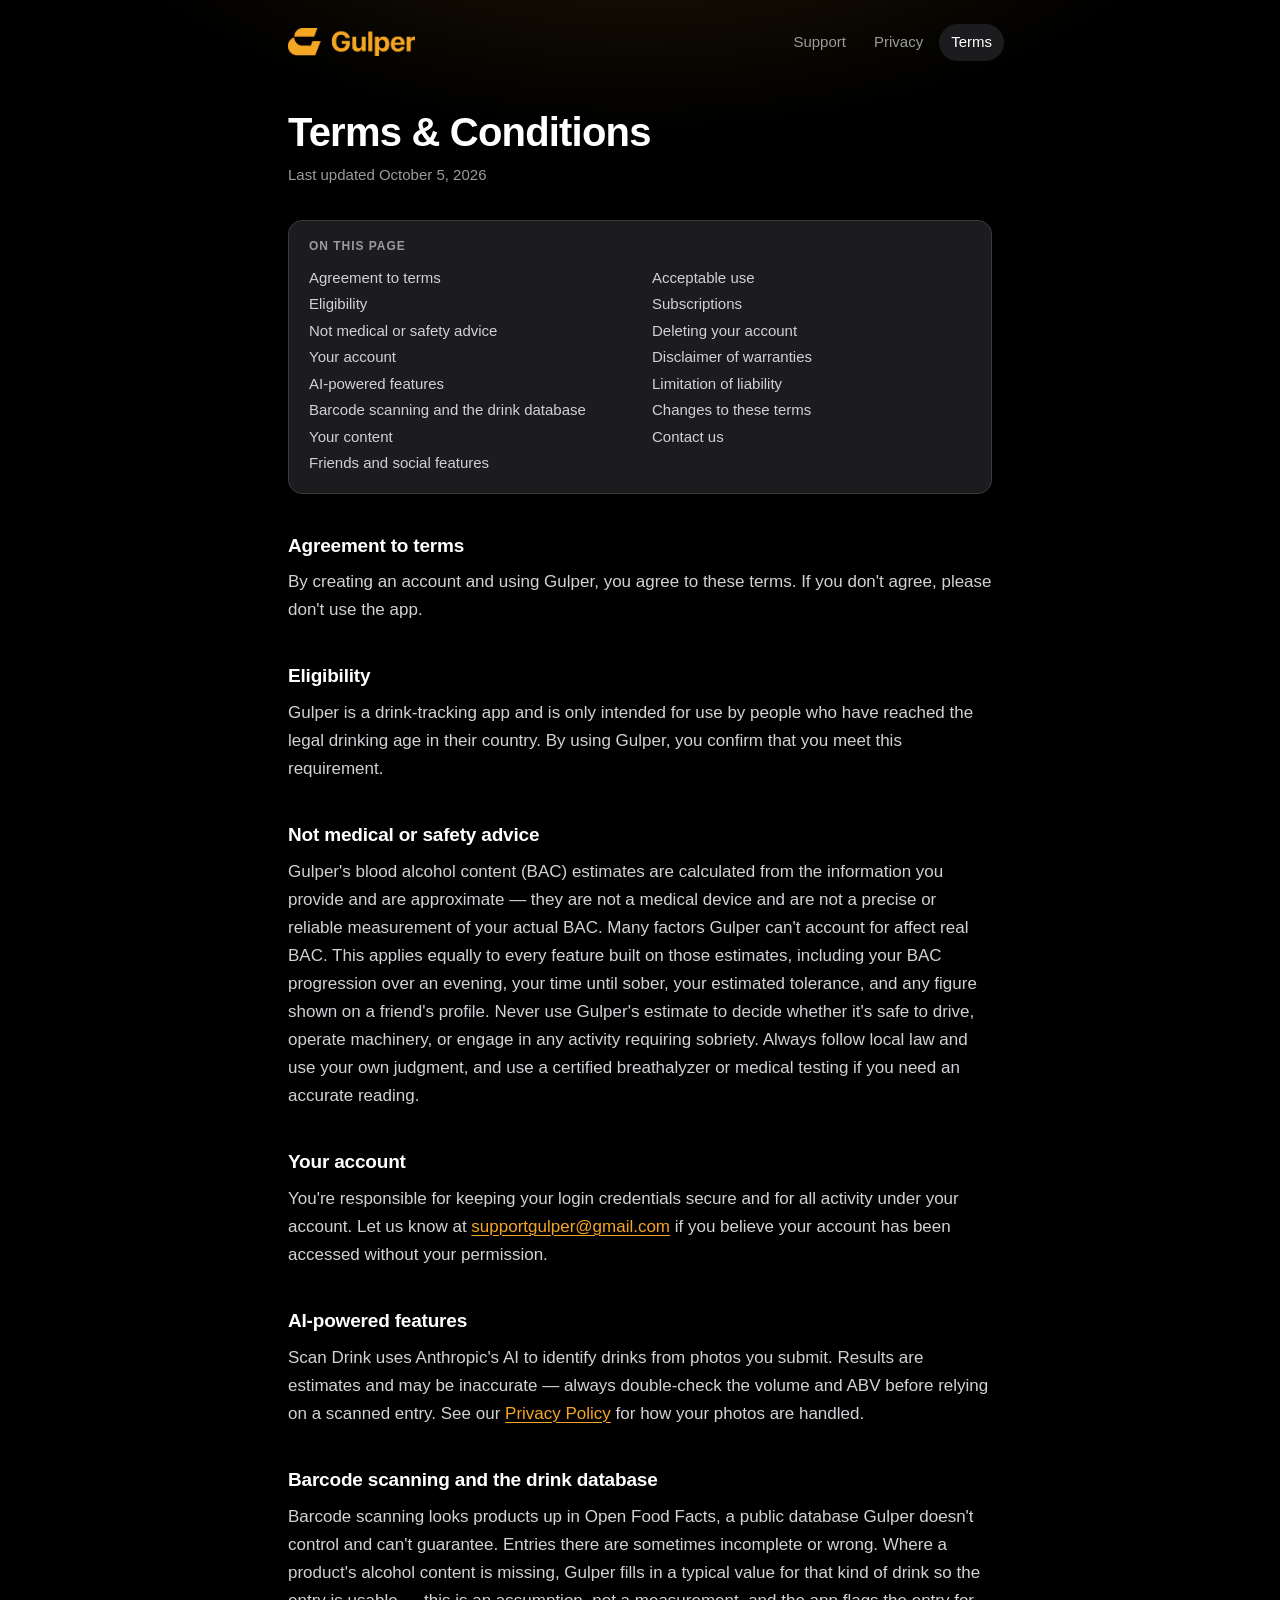
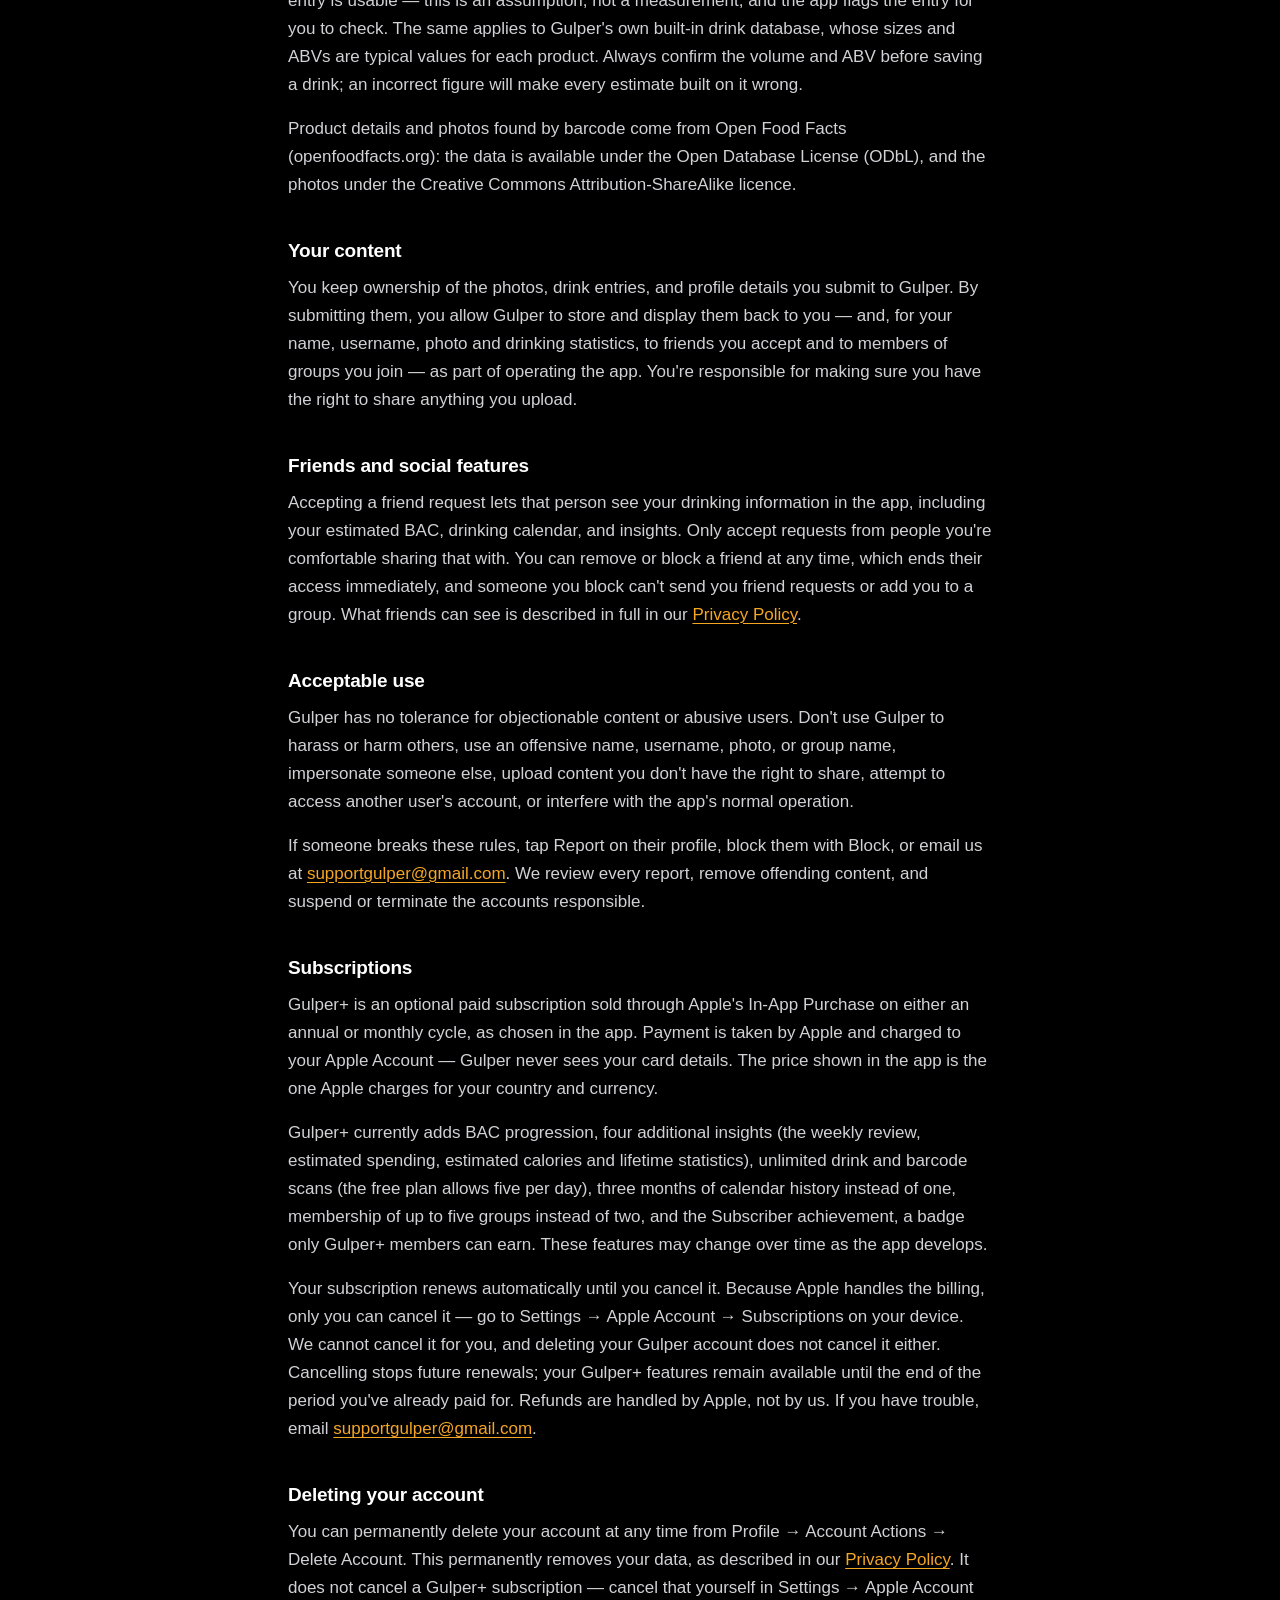
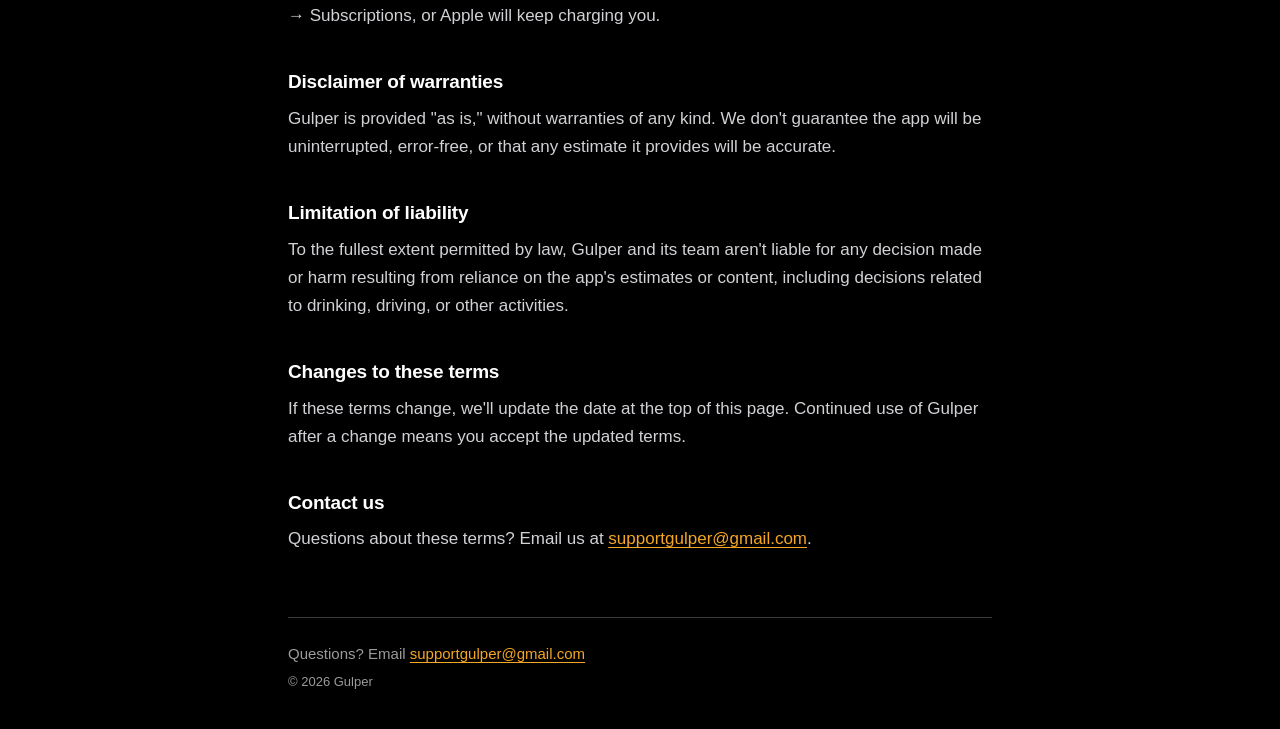
==== commit 12c7828c: "Gulper+ adds three months of calendar history again" ====
--- a/terms/index.html
+++ b/terms/index.html
@@ -18,7 +18,7 @@
 </header>
 <main>
 <h1>Terms &amp; Conditions</h1>
-<p class="updated">Last updated <time datetime="2026-10-04">October 4, 2026</time></p>
+<p class="updated">Last updated <time datetime="2026-10-05">October 5, 2026</time></p>
 <nav class="toc" aria-label="On this page">
   <p class="toc-title">On this page</p>
   <ul>
@@ -80,7 +80,7 @@
 <section id="subscriptions">
   <h2>Subscriptions</h2>
   <p>Gulper+ is an optional paid subscription sold through Apple's In-App Purchase on either an annual or monthly cycle, as chosen in the app. Payment is taken by Apple and charged to your Apple Account — Gulper never sees your card details. The price shown in the app is the one Apple charges for your country and currency.</p>
-  <p>Gulper+ currently adds BAC progression, four additional insights (the weekly review, estimated spending, estimated calories and lifetime statistics), unlimited drink and barcode scans (the free plan allows five per day), membership of up to five groups instead of two, and the Subscriber achievement, a badge only Gulper+ members can earn. These features may change over time as the app develops.</p>
+  <p>Gulper+ currently adds BAC progression, four additional insights (the weekly review, estimated spending, estimated calories and lifetime statistics), unlimited drink and barcode scans (the free plan allows five per day), three months of calendar history instead of one, membership of up to five groups instead of two, and the Subscriber achievement, a badge only Gulper+ members can earn. These features may change over time as the app develops.</p>
   <p>Your subscription renews automatically until you cancel it. Because Apple handles the billing, only you can cancel it — go to Settings → Apple Account → Subscriptions on your device. We cannot cancel it for you, and deleting your Gulper account does not cancel it either. Cancelling stops future renewals; your Gulper+ features remain available until the end of the period you've already paid for. Refunds are handled by Apple, not by us. If you have trouble, email <a href="mailto:supportgulper@gmail.com">supportgulper@gmail.com</a>.</p>
 </section>
 <section id="deleting-your-account">
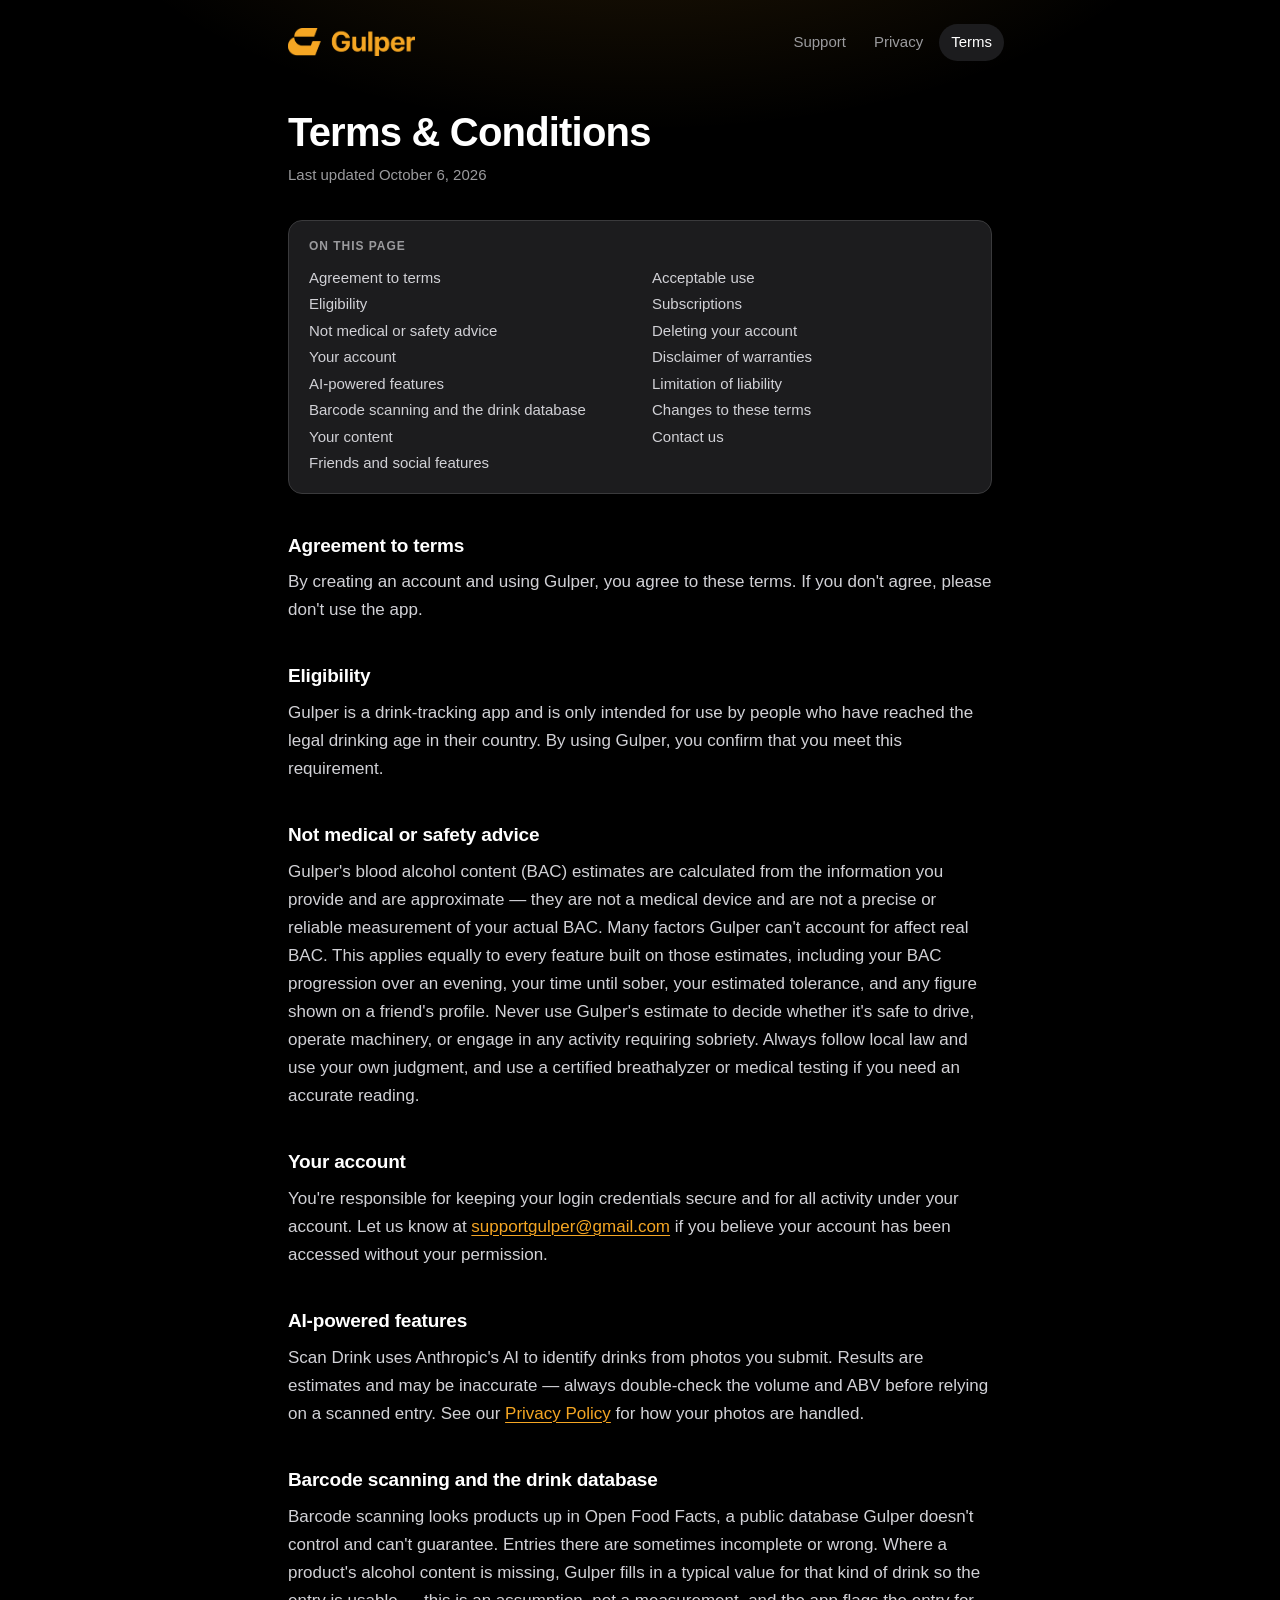
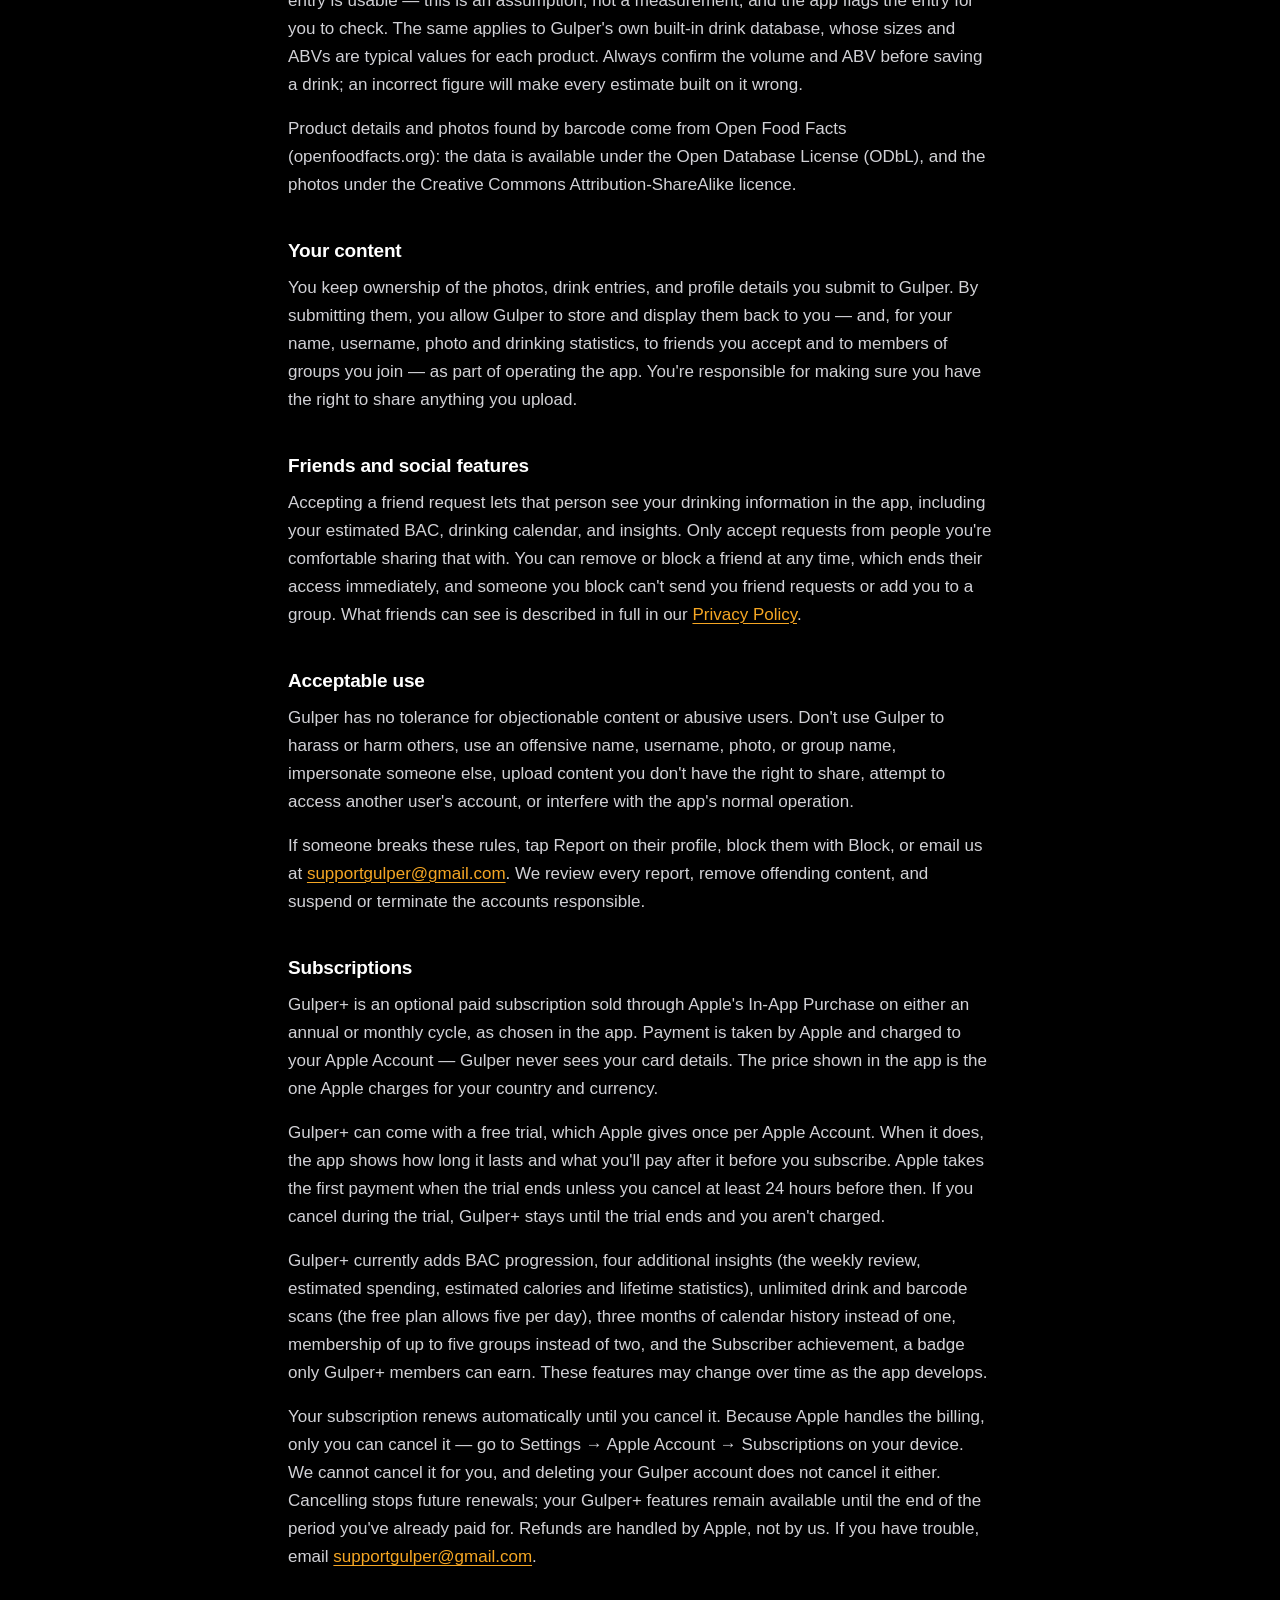
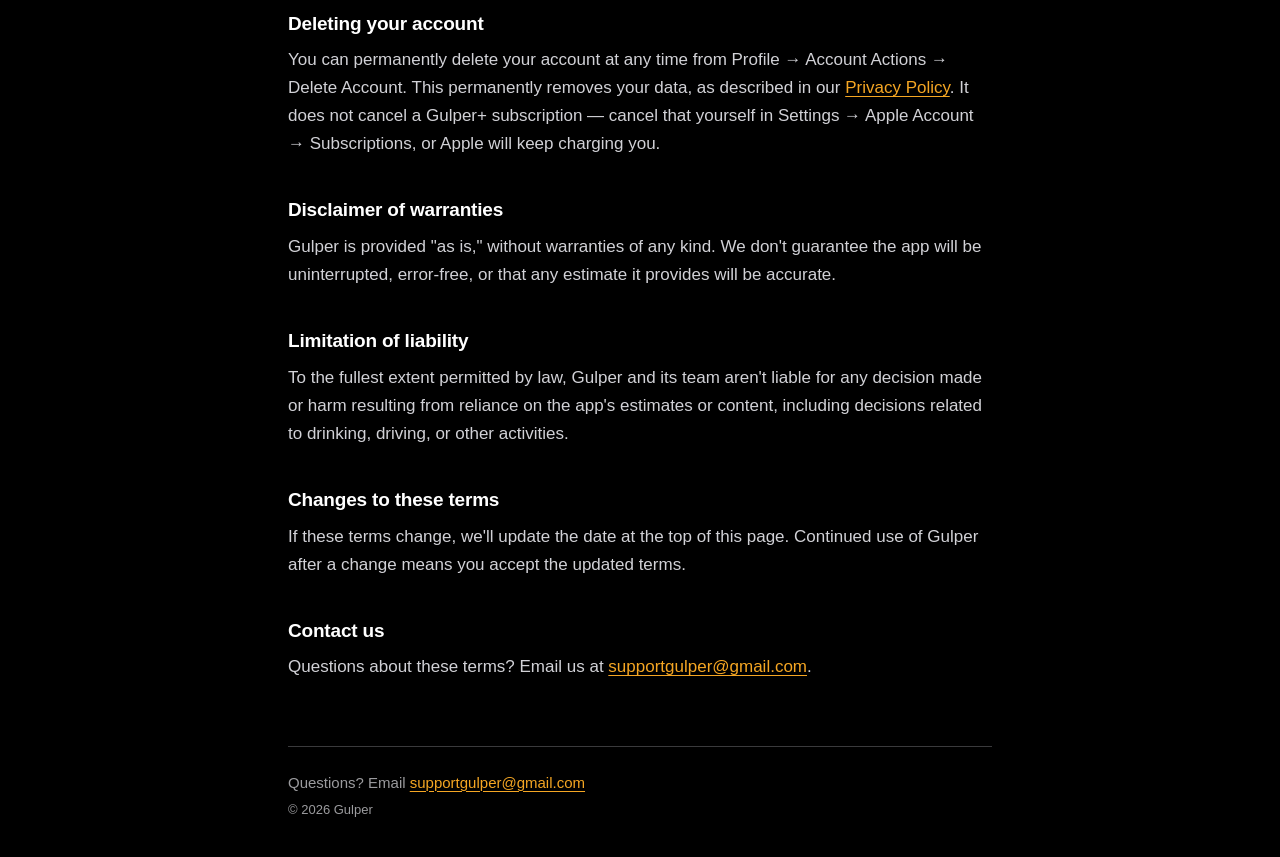
==== commit 76c60e46: "Say how Gulper+'s free trial works Co-Authored-By: Claude Opus 5.5 <noreply@anthropic.com>" ====
--- a/terms/index.html
+++ b/terms/index.html
@@ -18,7 +18,7 @@
 </header>
 <main>
 <h1>Terms &amp; Conditions</h1>
-<p class="updated">Last updated <time datetime="2026-10-05">October 5, 2026</time></p>
+<p class="updated">Last updated <time datetime="2026-10-06">October 6, 2026</time></p>
 <nav class="toc" aria-label="On this page">
   <p class="toc-title">On this page</p>
   <ul>
@@ -80,6 +80,7 @@
 <section id="subscriptions">
   <h2>Subscriptions</h2>
   <p>Gulper+ is an optional paid subscription sold through Apple's In-App Purchase on either an annual or monthly cycle, as chosen in the app. Payment is taken by Apple and charged to your Apple Account — Gulper never sees your card details. The price shown in the app is the one Apple charges for your country and currency.</p>
+  <p>Gulper+ can come with a free trial, which Apple gives once per Apple Account. When it does, the app shows how long it lasts and what you'll pay after it before you subscribe. Apple takes the first payment when the trial ends unless you cancel at least 24 hours before then. If you cancel during the trial, Gulper+ stays until the trial ends and you aren't charged.</p>
   <p>Gulper+ currently adds BAC progression, four additional insights (the weekly review, estimated spending, estimated calories and lifetime statistics), unlimited drink and barcode scans (the free plan allows five per day), three months of calendar history instead of one, membership of up to five groups instead of two, and the Subscriber achievement, a badge only Gulper+ members can earn. These features may change over time as the app develops.</p>
   <p>Your subscription renews automatically until you cancel it. Because Apple handles the billing, only you can cancel it — go to Settings → Apple Account → Subscriptions on your device. We cannot cancel it for you, and deleting your Gulper account does not cancel it either. Cancelling stops future renewals; your Gulper+ features remain available until the end of the period you've already paid for. Refunds are handled by Apple, not by us. If you have trouble, email <a href="mailto:supportgulper@gmail.com">supportgulper@gmail.com</a>.</p>
 </section>
